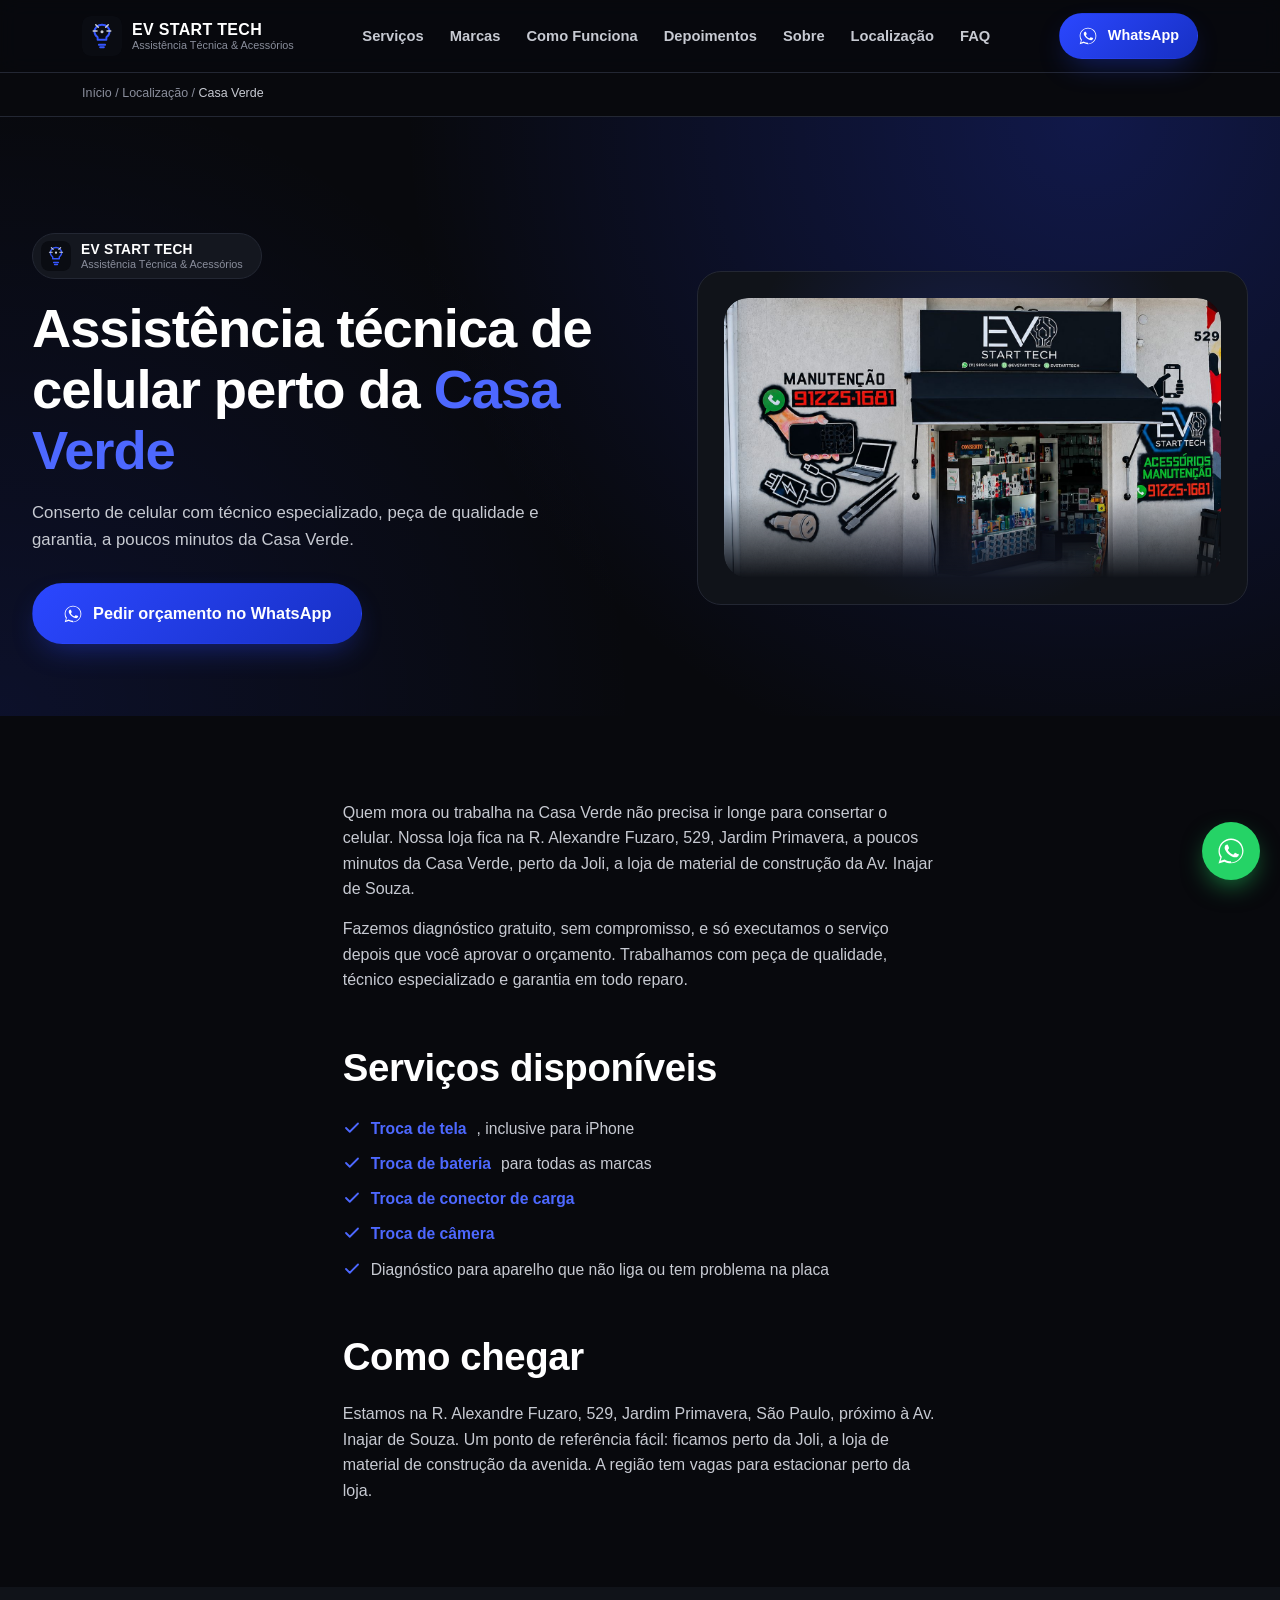
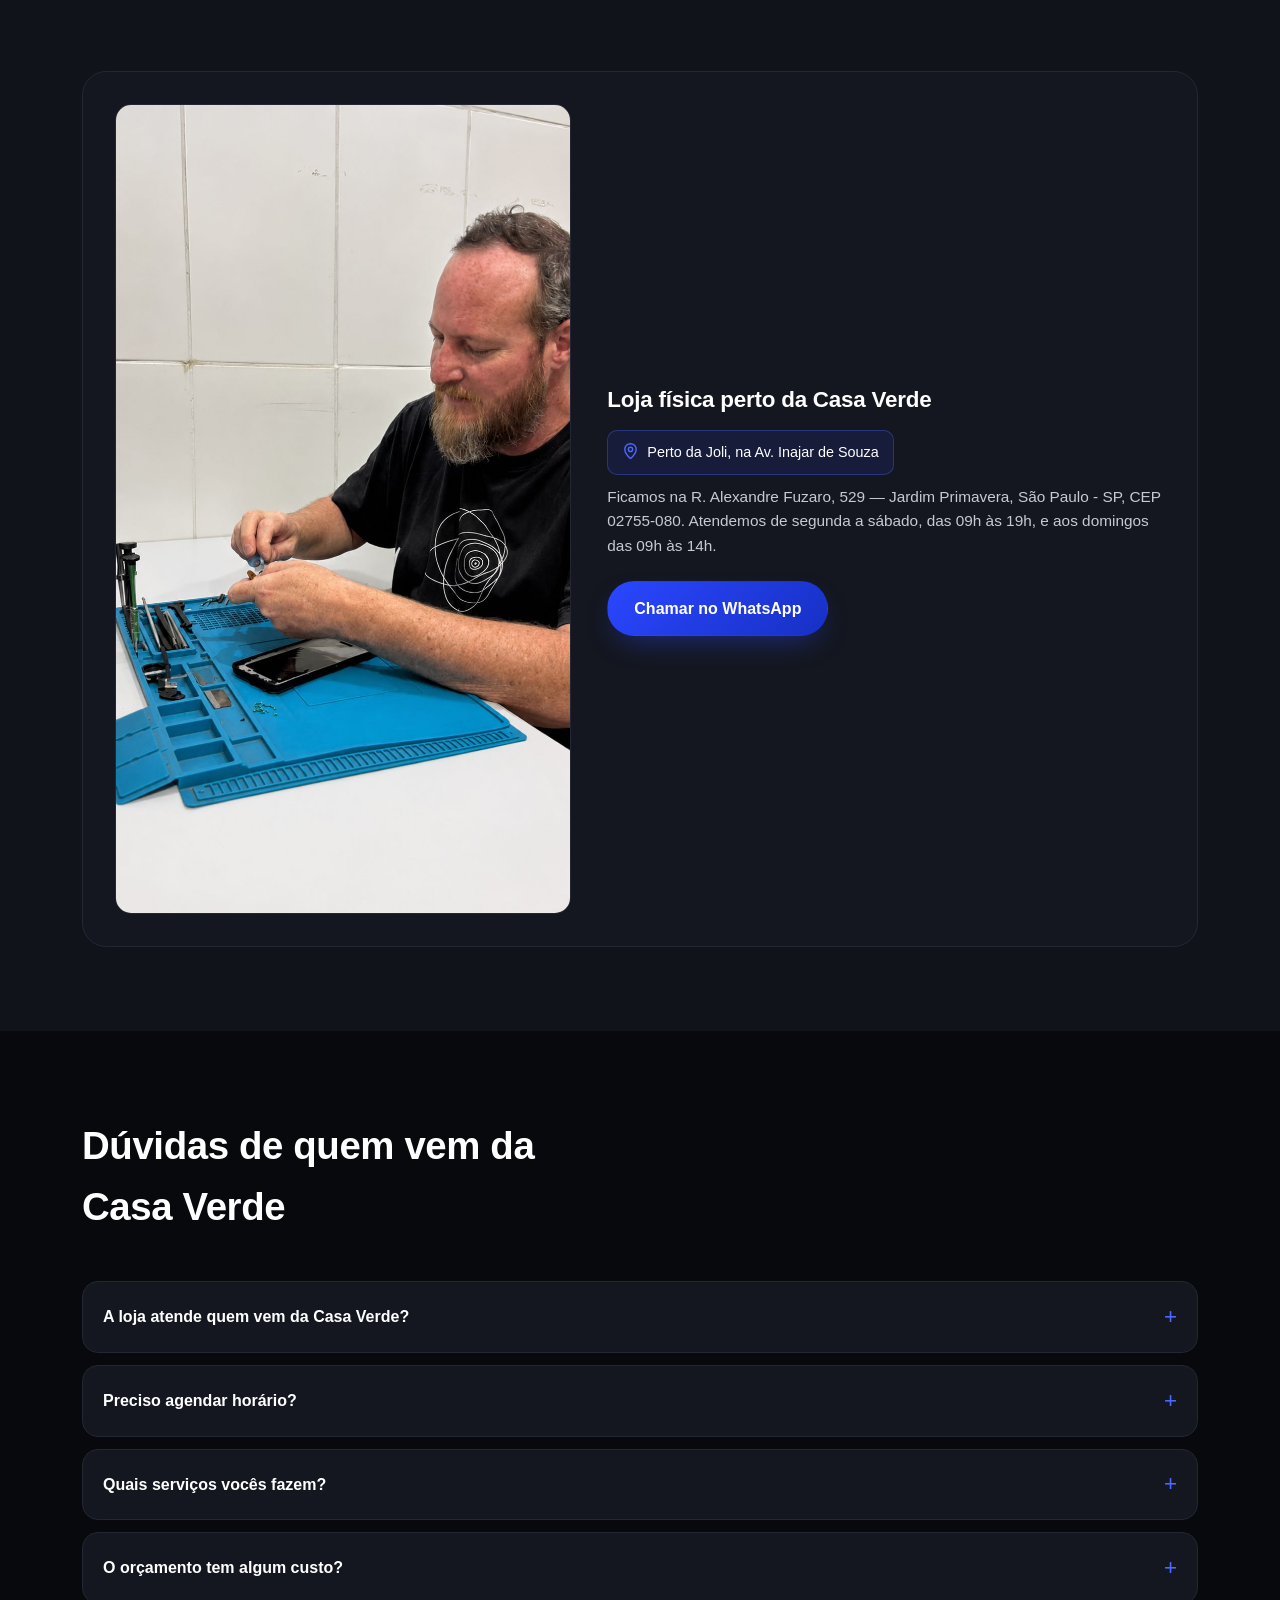
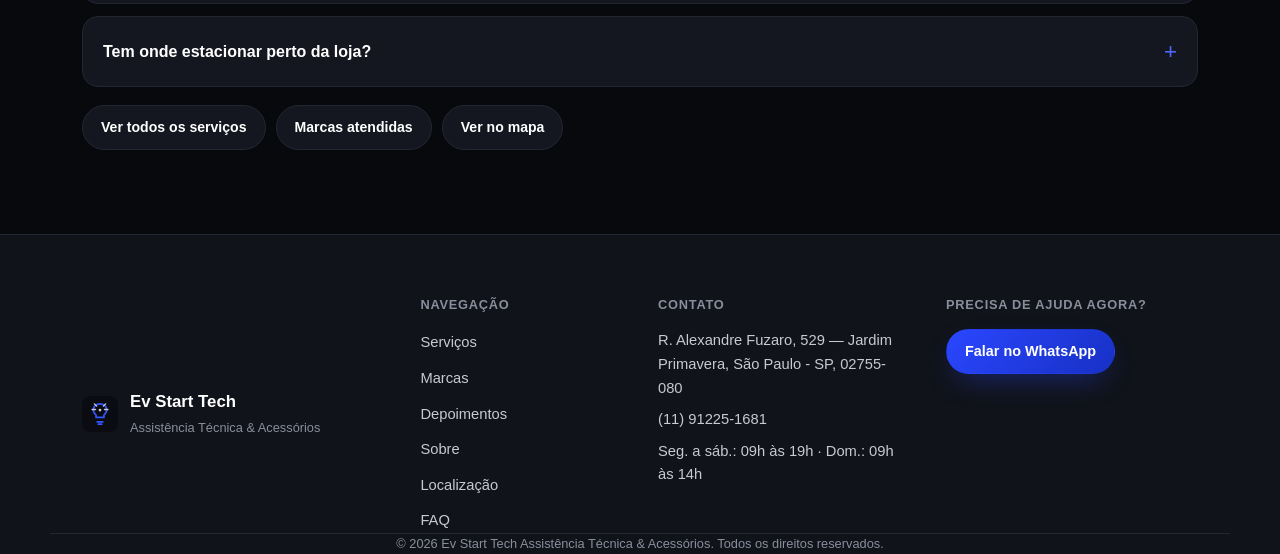
==== assistencia-tecnica-casa-verde.html @ a3e73bdf "Cria páginas de bairro Limão, Casa Verde, Vila Carbone e Vila Bancária Atualiza o dropdown de Locali" ====
<!DOCTYPE html>
<html lang="pt-BR">
<head>
<meta charset="UTF-8">
<meta name="viewport" content="width=device-width, initial-scale=1, viewport-fit=cover">
<title>Assistência Técnica de Celular na Casa Verde | Ev Start Tech</title>
<meta name="description" content="Assistência técnica de celular perto da Casa Verde, São Paulo. Troca de tela, bateria, câmera e mais, com técnico especializado, orçamento grátis pelo WhatsApp e garantia.">
<link rel="canonical" href="https://evstarttech.com.br/assistencia-tecnica-casa-verde.html">
<meta name="robots" content="index, follow">
<meta name="theme-color" content="#0a0c12">
<meta name="author" content="Ev Start Tech Assistência Técnica & Acessórios">

<!-- Open Graph -->
<meta property="og:type" content="website">
<meta property="og:site_name" content="Ev Start Tech Assistência Técnica & Acessórios">
<meta property="og:title" content="Assistência Técnica de Celular na Casa Verde | Ev Start Tech">
<meta property="og:description" content="Conserto de celular perto da Casa Verde, com técnico especializado, peça de qualidade e garantia. Orçamento grátis pelo WhatsApp.">
<meta property="og:image" content="https://evstarttech.com.br/assets/img/fachada-evstart-tech.jpg">
<meta property="og:url" content="https://evstarttech.com.br/assistencia-tecnica-casa-verde.html">
<meta property="og:locale" content="pt_BR">

<!-- Twitter -->
<meta name="twitter:card" content="summary_large_image">
<meta name="twitter:title" content="Assistência Técnica de Celular na Casa Verde | Ev Start Tech">
<meta name="twitter:description" content="Conserto de celular perto da Casa Verde, com técnico especializado, peça de qualidade e garantia. Orçamento grátis pelo WhatsApp.">
<meta name="twitter:image" content="https://evstarttech.com.br/assets/img/fachada-evstart-tech.jpg">

<link rel="icon" type="image/svg+xml" href="assets/img/favicon.svg">
<link rel="manifest" href="site.webmanifest">
<link rel="preload" href="css/style.css" as="style">
<link rel="stylesheet" href="css/style.css">

<script type="application/ld+json">
{
  "@context": "https://schema.org",
  "@type": "ElectronicsStore",
  "@id": "https://evstarttech.com.br/#negocio",
  "name": "Ev Start Tech Assistência Técnica & Acessórios",
  "image": "https://evstarttech.com.br/assets/img/fachada-evstart-tech.jpg",
  "url": "https://evstarttech.com.br/assistencia-tecnica-casa-verde.html",
  "telephone": "+5511912251681",
  "priceRange": "$$",
  "address": {
    "@type": "PostalAddress",
    "streetAddress": "R. Alexandre Fuzaro, 529 - Jardim Primavera",
    "addressLocality": "São Paulo",
    "addressRegion": "SP",
    "postalCode": "02755-080",
    "addressCountry": "BR"
  },
  "geo": {
    "@type": "GeoCoordinates",
    "latitude": -23.4889004,
    "longitude": -46.6825824
  },
  "areaServed": [
    {"@type": "Place", "name": "Casa Verde"},
    {"@type": "Place", "name": "Limão"},
    {"@type": "Place", "name": "Freguesia do Ó"},
    {"@type": "Place", "name": "Zona Norte de São Paulo"}
  ]
}
</script>
<script type="application/ld+json">
{
  "@context": "https://schema.org",
  "@type": "BreadcrumbList",
  "itemListElement": [
    {"@type": "ListItem", "position": 1, "name": "Início", "item": "https://evstarttech.com.br/"},
    {"@type": "ListItem", "position": 2, "name": "Localização", "item": "https://evstarttech.com.br/#localizacao"},
    {"@type": "ListItem", "position": 3, "name": "Casa Verde", "item": "https://evstarttech.com.br/assistencia-tecnica-casa-verde.html"}
  ]
}
</script>
<script type="application/ld+json">
{
  "@context": "https://schema.org",
  "@type": "FAQPage",
  "mainEntity": [
    {
      "@type": "Question",
      "name": "A loja atende quem vem da Casa Verde?",
      "acceptedAnswer": {"@type": "Answer", "text": "Sim. Ficamos na R. Alexandre Fuzaro, 529, Jardim Primavera, com fácil acesso para quem vem da Casa Verde, perto da Joli na Av. Inajar de Souza."}
    },
    {
      "@type": "Question",
      "name": "Preciso agendar horário?",
      "acceptedAnswer": {"@type": "Answer", "text": "Não é obrigatório. Você pode chamar no WhatsApp antes para confirmar a peça em estoque, ou simplesmente vir até a loja no nosso horário de atendimento."}
    },
    {
      "@type": "Question",
      "name": "Quais serviços vocês fazem?",
      "acceptedAnswer": {"@type": "Answer", "text": "Troca de tela, bateria, câmera, conector de carga e diagnóstico para aparelhos que não ligam, em praticamente todas as marcas."}
    },
    {
      "@type": "Question",
      "name": "O orçamento tem algum custo?",
      "acceptedAnswer": {"@type": "Answer", "text": "Não. O diagnóstico e o orçamento são gratuitos e sem compromisso. Você só decide depois de saber o valor exato do reparo."}
    },
    {
      "@type": "Question",
      "name": "Tem onde estacionar perto da loja?",
      "acceptedAnswer": {"@type": "Answer", "text": "Sim, a região tem vagas para estacionar perto da loja."}
    }
  ]
}
</script>
</head>
<body>

<a class="skip-link" href="#conteudo">Pular para o conteúdo</a>

<!-- HEADER -->
<header class="site-header" id="topo">
  <div class="container header-inner">
    <a href="index.html" class="brand" aria-label="Ev Start Tech - Início">
      <img src="assets/img/favicon.svg" alt="" width="40" height="40" class="brand-mark">
      <span class="brand-text">
        <strong>EV START TECH</strong>
        <small>Assistência Técnica &amp; Acessórios</small>
      </span>
    </a>

    <nav class="main-nav" id="main-nav" aria-label="Navegação principal">
      <ul>
        <li class="has-dropdown">
          <a href="index.html#servicos">Serviços</a>
          <ul class="dropdown">
            <li><a href="troca-de-tela-iphone.html">Troca de Tela de iPhone</a></li>
            <li><a href="troca-de-bateria.html">Troca de Bateria</a></li>
            <li><a href="troca-de-conector-de-carga.html">Troca de Conector de Carga</a></li>
            <li><a href="troca-de-camera.html">Troca de Câmera</a></li>
          </ul>
        </li>
        <li class="has-dropdown">
          <a href="index.html#marcas">Marcas</a>
          <ul class="dropdown">
            <li><a href="assistencia-tecnica-samsung.html">Assistência Samsung</a></li>
            <li><a href="assistencia-tecnica-motorola.html">Assistência Motorola</a></li>
          </ul>
        </li>
        <li><a href="index.html#como-funciona">Como Funciona</a></li>
        <li><a href="index.html#depoimentos">Depoimentos</a></li>
        <li><a href="index.html#sobre">Sobre</a></li>
        <li class="has-dropdown">
          <a href="index.html#localizacao">Localização</a>
          <ul class="dropdown">
            <li><a href="assistencia-tecnica-vila-palmeiras.html">Vila Palmeiras</a></li>
            <li><a href="assistencia-tecnica-limao.html">Limão</a></li>
            <li><a href="assistencia-tecnica-casa-verde.html">Casa Verde</a></li>
            <li><a href="assistencia-tecnica-vila-carbone.html">Vila Carbone</a></li>
            <li><a href="assistencia-tecnica-vila-bancaria.html">Vila Bancária</a></li>
          </ul>
        </li>
        <li><a href="index.html#faq">FAQ</a></li>
      </ul>
    </nav>

    <div class="header-actions">
      <a class="btn btn-primary btn-sm" href="https://wa.me/5511912251681?text=Ol%C3%A1!%20Sou%20da%20Casa%20Verde%20e%20gostaria%20de%20um%20or%C3%A7amento." target="_blank" rel="noopener" aria-label="Falar no WhatsApp">
        <svg class="icon" viewBox="0 0 24 24" aria-hidden="true"><path d="M17.5 14.4c-.3-.1-1.7-.8-1.9-.9-.3-.1-.5-.1-.6.1-.2.3-.7.9-.9 1.1-.2.2-.3.2-.6.1-.3-.1-1.2-.5-2.3-1.4-.9-.8-1.4-1.7-1.6-2-.2-.3 0-.5.1-.6.1-.1.3-.3.4-.5.1-.2.2-.3.3-.5.1-.2 0-.4 0-.5C10.3 9 9.8 7.8 9.6 7.3c-.2-.5-.4-.4-.6-.4h-.5c-.2 0-.5.1-.7.3-.2.3-.9.9-.9 2.2s1 2.6 1.1 2.7c.1.2 2 3 4.7 4.2.7.3 1.2.5 1.6.6.7.2 1.3.2 1.8.1.5-.1 1.7-.7 1.9-1.3.2-.7.2-1.2.2-1.3-.1-.1-.3-.2-.6-.3z"/><path d="M12 2C6.5 2 2 6.5 2 12c0 1.9.5 3.7 1.5 5.3L2 22l4.8-1.5c1.5.8 3.3 1.3 5.2 1.3 5.5 0 10-4.5 10-10S17.5 2 12 2zm0 18.2c-1.7 0-3.4-.5-4.8-1.3l-.3-.2-3.2 1 1-3.1-.2-.3C3.5 15 3 13.5 3 12c0-4.9 4-8.9 9-8.9s9 4 9 8.9-4 9.2-9 9.2z"/></svg>
        <span class="btn-label">WhatsApp</span>
      </a>
      <button class="nav-toggle" id="navToggle" aria-expanded="false" aria-controls="main-nav" aria-label="Abrir menu">
        <span></span><span></span><span></span>
      </button>
    </div>
  </div>
</header>

<!-- BREADCRUMB -->
<div class="breadcrumb-bar">
  <div class="container">
    <a href="index.html">Início</a>
    <span> / </span>
    <a href="index.html#localizacao">Localização</a>
    <span> / </span>
    <span>Casa Verde</span>
  </div>
</div>

<main id="conteudo">

  <!-- HERO -->
  <section class="hero page-hero">
    <div class="container hero-grid">
      <div class="hero-copy reveal">
        <div class="page-brand-tag">
          <img src="assets/img/favicon.svg" alt="">
          <span>
            <strong>EV START TECH</strong>
            <small>Assistência Técnica &amp; Acessórios</small>
          </span>
        </div>

        <h1>Assistência técnica de celular perto da <span class="text-accent">Casa Verde</span></h1>
        <p class="hero-sub">Conserto de celular com técnico especializado, peça de qualidade e garantia, a poucos minutos da Casa Verde.</p>

        <div class="hero-ctas">
          <a class="btn btn-primary btn-lg" href="https://wa.me/5511912251681?text=Ol%C3%A1!%20Sou%20da%20Casa%20Verde%20e%20gostaria%20de%20um%20or%C3%A7amento." target="_blank" rel="noopener">
            <svg class="icon" viewBox="0 0 24 24" aria-hidden="true"><path d="M17.5 14.4c-.3-.1-1.7-.8-1.9-.9-.3-.1-.5-.1-.6.1-.2.3-.7.9-.9 1.1-.2.2-.3.2-.6.1-.3-.1-1.2-.5-2.3-1.4-.9-.8-1.4-1.7-1.6-2-.2-.3 0-.5.1-.6.1-.1.3-.3.4-.5.1-.2.2-.3.3-.5.1-.2 0-.4 0-.5C10.3 9 9.8 7.8 9.6 7.3c-.2-.5-.4-.4-.6-.4h-.5c-.2 0-.5.1-.7.3-.2.3-.9.9-.9 2.2s1 2.6 1.1 2.7c.1.2 2 3 4.7 4.2.7.3 1.2.5 1.6.6.7.2 1.3.2 1.8.1.5-.1 1.7-.7 1.9-1.3.2-.7.2-1.2.2-1.3-.1-.1-.3-.2-.6-.3z"/><path d="M12 2C6.5 2 2 6.5 2 12c0 1.9.5 3.7 1.5 5.3L2 22l4.8-1.5c1.5.8 3.3 1.3 5.2 1.3 5.5 0 10-4.5 10-10S17.5 2 12 2zm0 18.2c-1.7 0-3.4-.5-4.8-1.3l-.3-.2-3.2 1 1-3.1-.2-.3C3.5 15 3 13.5 3 12c0-4.9 4-8.9 9-8.9s9 4 9 8.9-4 9.2-9 9.2z"/></svg>
            Pedir orçamento no WhatsApp
          </a>
        </div>
      </div>

      <div class="hero-media reveal">
        <div class="page-hero-media">
          <img src="assets/img/fachada-evstart-tech.jpg" alt="Fachada da loja Ev Start Tech, perto da Casa Verde" width="1400" height="788" loading="eager" fetchpriority="high">
        </div>
      </div>
    </div>
  </section>

  <!-- CONTEÚDO -->
  <section class="section" id="sobre-o-servico">
    <div class="container prose reveal">
      <p>Quem mora ou trabalha na Casa Verde não precisa ir longe para consertar o celular. Nossa loja fica na R. Alexandre Fuzaro, 529, Jardim Primavera, a poucos minutos da Casa Verde, perto da Joli, a loja de material de construção da Av. Inajar de Souza.</p>
      <p>Fazemos diagnóstico gratuito, sem compromisso, e só executamos o serviço depois que você aprovar o orçamento. Trabalhamos com peça de qualidade, técnico especializado e garantia em todo reparo.</p>

      <h2>Serviços disponíveis</h2>
      <ul class="check-list">
        <li>
          <svg viewBox="0 0 24 24" fill="none" stroke="currentColor" stroke-width="2.4" stroke-linecap="round" stroke-linejoin="round" aria-hidden="true"><path d="M20 6L9 17l-5-5"/></svg>
          <a href="troca-de-tela-iphone.html">Troca de tela</a>, inclusive para iPhone
        </li>
        <li>
          <svg viewBox="0 0 24 24" fill="none" stroke="currentColor" stroke-width="2.4" stroke-linecap="round" stroke-linejoin="round" aria-hidden="true"><path d="M20 6L9 17l-5-5"/></svg>
          <a href="troca-de-bateria.html">Troca de bateria</a> para todas as marcas
        </li>
        <li>
          <svg viewBox="0 0 24 24" fill="none" stroke="currentColor" stroke-width="2.4" stroke-linecap="round" stroke-linejoin="round" aria-hidden="true"><path d="M20 6L9 17l-5-5"/></svg>
          <a href="troca-de-conector-de-carga.html">Troca de conector de carga</a>
        </li>
        <li>
          <svg viewBox="0 0 24 24" fill="none" stroke="currentColor" stroke-width="2.4" stroke-linecap="round" stroke-linejoin="round" aria-hidden="true"><path d="M20 6L9 17l-5-5"/></svg>
          <a href="troca-de-camera.html">Troca de câmera</a>
        </li>
        <li>
          <svg viewBox="0 0 24 24" fill="none" stroke="currentColor" stroke-width="2.4" stroke-linecap="round" stroke-linejoin="round" aria-hidden="true"><path d="M20 6L9 17l-5-5"/></svg>
          Diagnóstico para aparelho que não liga ou tem problema na placa
        </li>
      </ul>

      <h2>Como chegar</h2>
      <p>Estamos na R. Alexandre Fuzaro, 529, Jardim Primavera, São Paulo, próximo à Av. Inajar de Souza. Um ponto de referência fácil: ficamos perto da Joli, a loja de material de construção da avenida. A região tem vagas para estacionar perto da loja.</p>
    </div>
  </section>

  <!-- LOJA -->
  <section class="section section-alt" id="a-loja">
    <div class="container reveal">
      <div class="store-block">
        <img src="assets/img/sobre-dono-1.jpg" alt="Técnico da Ev Start Tech reparando um celular na bancada" width="900" height="1599" loading="lazy" decoding="async">
        <div>
          <h2>Loja física perto da Casa Verde</h2>
          <div class="store-landmark">
            <svg viewBox="0 0 24 24" fill="none" stroke="currentColor" stroke-width="2" stroke-linecap="round" stroke-linejoin="round" aria-hidden="true"><path d="M12 22s8-7.5 8-13a8 8 0 1 0-16 0c0 5.5 8 13 8 13z"/><circle cx="12" cy="9" r="3"/></svg>
            Perto da Joli, na Av. Inajar de Souza
          </div>
          <p>Ficamos na R. Alexandre Fuzaro, 529 — Jardim Primavera, São Paulo - SP, CEP 02755-080. Atendemos de segunda a sábado, das 09h às 19h, e aos domingos das 09h às 14h.</p>
          <a class="btn btn-primary" href="https://wa.me/5511912251681?text=Ol%C3%A1!%20Sou%20da%20Casa%20Verde%20e%20quero%20saber%20como%20chegar%20na%20loja." target="_blank" rel="noopener">Chamar no WhatsApp</a>
        </div>
      </div>
    </div>
  </section>

  <!-- FAQ -->
  <section class="section" id="faq">
    <div class="container">
      <header class="section-head reveal">
        <h2>Dúvidas de quem vem da Casa Verde</h2>
      </header>

      <div class="faq-list reveal">
        <details class="faq-item">
          <summary>A loja atende quem vem da Casa Verde?</summary>
          <p>Sim. Ficamos na R. Alexandre Fuzaro, 529, Jardim Primavera, com fácil acesso para quem vem da Casa Verde, perto da Joli na Av. Inajar de Souza.</p>
        </details>
        <details class="faq-item">
          <summary>Preciso agendar horário?</summary>
          <p>Não é obrigatório. Você pode chamar no WhatsApp antes para confirmar a peça em estoque, ou simplesmente vir até a loja no nosso horário de atendimento.</p>
        </details>
        <details class="faq-item">
          <summary>Quais serviços vocês fazem?</summary>
          <p>Troca de tela, bateria, câmera, conector de carga e diagnóstico para aparelhos que não ligam, em praticamente todas as marcas.</p>
        </details>
        <details class="faq-item">
          <summary>O orçamento tem algum custo?</summary>
          <p>Não. O diagnóstico e o orçamento são gratuitos e sem compromisso. Você só decide depois de saber o valor exato do reparo.</p>
        </details>
        <details class="faq-item">
          <summary>Tem onde estacionar perto da loja?</summary>
          <p>Sim, a região tem vagas para estacionar perto da loja.</p>
        </details>
      </div>

      <p class="related-links">
        <a href="index.html#servicos">Ver todos os serviços</a>
        <a href="index.html#marcas">Marcas atendidas</a>
        <a href="index.html#localizacao">Ver no mapa</a>
      </p>
    </div>
  </section>

</main>

<!-- RODAPÉ -->
<footer class="site-footer">
  <div class="container footer-grid">
    <div class="footer-brand">
      <img src="assets/img/favicon.svg" alt="" width="36" height="36">
      <div>
        <strong>Ev Start Tech</strong>
        <p>Assistência Técnica &amp; Acessórios</p>
      </div>
    </div>

    <nav aria-label="Links do rodapé">
      <h3>Navegação</h3>
      <ul>
        <li><a href="index.html#servicos">Serviços</a></li>
        <li><a href="index.html#marcas">Marcas</a></li>
        <li><a href="index.html#depoimentos">Depoimentos</a></li>
        <li><a href="index.html#sobre">Sobre</a></li>
        <li><a href="index.html#localizacao">Localização</a></li>
        <li><a href="index.html#faq">FAQ</a></li>
      </ul>
    </nav>

    <div class="footer-contact">
      <h3>Contato</h3>
      <p>R. Alexandre Fuzaro, 529 — Jardim Primavera, São Paulo - SP, 02755-080</p>
      <p><a href="tel:+5511912251681">(11) 91225-1681</a></p>
      <p>Seg. a sáb.: 09h às 19h · Dom.: 09h às 14h</p>
    </div>

    <div class="footer-cta">
      <h3>Precisa de ajuda agora?</h3>
      <a class="btn btn-primary btn-sm" href="https://wa.me/5511912251681?text=Ol%C3%A1!%20Vim%20pelo%20site%20e%20gostaria%20de%20um%20or%C3%A7amento." target="_blank" rel="noopener">Falar no WhatsApp</a>
    </div>
  </div>

  <div class="container footer-bottom">
    <p>© <span id="year"></span> Ev Start Tech Assistência Técnica &amp; Acessórios. Todos os direitos reservados.</p>
  </div>
</footer>

<!-- BOTÕES FLUTUANTES -->
<a class="whatsapp-float" href="https://wa.me/5511912251681?text=Ol%C3%A1!%20Vim%20pelo%20site%20e%20gostaria%20de%20um%20or%C3%A7amento." target="_blank" rel="noopener" aria-label="Falar no WhatsApp">
  <svg viewBox="0 0 24 24" aria-hidden="true"><path d="M17.5 14.4c-.3-.1-1.7-.8-1.9-.9-.3-.1-.5-.1-.6.1-.2.3-.7.9-.9 1.1-.2.2-.3.2-.6.1-.3-.1-1.2-.5-2.3-1.4-.9-.8-1.4-1.7-1.6-2-.2-.3 0-.5.1-.6.1-.1.3-.3.4-.5.1-.2.2-.3.3-.5.1-.2 0-.4 0-.5C10.3 9 9.8 7.8 9.6 7.3c-.2-.5-.4-.4-.6-.4h-.5c-.2 0-.5.1-.7.3-.2.3-.9.9-.9 2.2s1 2.6 1.1 2.7c.1.2 2 3 4.7 4.2.7.3 1.2.5 1.6.6.7.2 1.3.2 1.8.1.5-.1 1.7-.7 1.9-1.3.2-.7.2-1.2.2-1.3-.1-.1-.3-.2-.6-.3z"/><path d="M12 2C6.5 2 2 6.5 2 12c0 1.9.5 3.7 1.5 5.3L2 22l4.8-1.5c1.5.8 3.3 1.3 5.2 1.3 5.5 0 10-4.5 10-10S17.5 2 12 2zm0 18.2c-1.7 0-3.4-.5-4.8-1.3l-.3-.2-3.2 1 1-3.1-.2-.3C3.5 15 3 13.5 3 12c0-4.9 4-8.9 9-8.9s9 4 9 8.9-4 9.2-9 9.2z"/></svg>
</a>

<button class="back-to-top" id="backToTop" aria-label="Voltar ao topo">
  <svg viewBox="0 0 24 24" aria-hidden="true"><path d="M12 19V5M5 12l7-7 7 7" fill="none" stroke="currentColor" stroke-width="2.2" stroke-linecap="round" stroke-linejoin="round"/></svg>
</button>

<script src="js/script.js" defer></script>
</body>
</html>
---- css/style.css ----
/* =========================================================
   Ev Start Tech — Landing Page
   Paleta: Preto / Azul Royal / Branco / Prata
   ========================================================= */

:root {
  --black: #08090d;
  --black-soft: #101319;
  --panel: #14171f;
  --royal: #2b47ff;
  --royal-dark: #1730c4;
  --royal-glow: #4d68ff;
  --white: #ffffff;
  --silver: #c7cad2;
  --silver-dim: #8a8e9c;
  --line: #232733;
  --amber: #ffb020;

  --radius-sm: 10px;
  --radius-md: 16px;
  --radius-lg: 24px;
  --shadow-lg: 0 20px 50px -20px rgba(0, 0, 0, 0.6);
  --shadow-royal: 0 12px 30px -10px rgba(43, 71, 255, 0.45);

  --font: -apple-system, BlinkMacSystemFont, "Segoe UI", Roboto, "Helvetica Neue", Arial, sans-serif;

  --container: 1180px;
}

/* ---------- Reset ---------- */
*, *::before, *::after { box-sizing: border-box; }
html { scroll-behavior: smooth; }
body {
  margin: 0;
  font-family: var(--font);
  background: var(--black);
  color: var(--silver);
  line-height: 1.6;
  -webkit-font-smoothing: antialiased;
}
img { max-width: 100%; display: block; }
a { color: inherit; text-decoration: none; }
ul, ol { margin: 0; padding: 0; list-style: none; }
h1, h2, h3, p { margin: 0; }
button { font: inherit; cursor: pointer; }
svg.icon { width: 20px; height: 20px; fill: currentColor; flex-shrink: 0; }
body.cart-open { overflow: hidden; }

.visually-hidden {
  position: absolute;
  width: 1px; height: 1px;
  padding: 0; margin: -1px;
  overflow: hidden;
  clip: rect(0, 0, 0, 0);
  white-space: nowrap;
  border: 0;
}

@media (prefers-reduced-motion: reduce) {
  html { scroll-behavior: auto; }
  *, *::before, *::after { animation-duration: 0.01ms !important; animation-iteration-count: 1 !important; transition-duration: 0.01ms !important; }
}

.container {
  width: 100%;
  max-width: var(--container);
  margin: 0 auto;
  padding: 0 20px;
}

.skip-link {
  position: absolute;
  left: -999px;
  top: 0;
  background: var(--royal);
  color: var(--white);
  padding: 12px 18px;
  border-radius: 0 0 8px 0;
  z-index: 999;
}
.skip-link:focus {
  left: 0;
}

/* ---------- Typography ---------- */
h1 {
  font-size: clamp(2rem, 4.4vw + 1rem, 3.4rem);
  color: var(--white);
  line-height: 1.12;
  font-weight: 800;
  letter-spacing: -0.02em;
}
h2 {
  font-size: clamp(1.6rem, 2.6vw + 1rem, 2.4rem);
  color: var(--white);
  font-weight: 800;
  letter-spacing: -0.01em;
}
h3 {
  color: var(--white);
  font-size: 1.1rem;
  font-weight: 700;
}
.text-accent { color: var(--royal-glow); }

/* ---------- Buttons ---------- */
.btn {
  display: inline-flex;
  align-items: center;
  justify-content: center;
  gap: 10px;
  border-radius: 999px;
  font-weight: 700;
  padding: 14px 26px;
  border: 1px solid transparent;
  transition: transform 0.2s ease, box-shadow 0.2s ease, background 0.2s ease, border-color 0.2s ease;
  white-space: nowrap;
}
.btn-primary {
  background: linear-gradient(135deg, var(--royal), var(--royal-dark));
  color: var(--white);
  box-shadow: var(--shadow-royal);
}
.btn-primary:hover {
  transform: translateY(-2px);
  box-shadow: 0 16px 34px -10px rgba(43, 71, 255, 0.6);
}
.btn-ghost {
  background: transparent;
  color: var(--white);
  border-color: var(--line);
}
.btn-ghost:hover {
  border-color: var(--royal-glow);
  color: var(--royal-glow);
  transform: translateY(-2px);
}
.btn-lg { padding: 16px 30px; font-size: 1.02rem; }
.btn-sm { padding: 10px 18px; font-size: 0.9rem; }

/* ---------- Header ---------- */
.site-header {
  position: fixed;
  inset: 0 0 auto 0;
  z-index: 100;
  background: rgba(8, 9, 13, 0.85);
  backdrop-filter: saturate(150%) blur(10px);
  border-bottom: 1px solid var(--line);
}
.header-inner {
  display: flex;
  align-items: center;
  justify-content: space-between;
  height: 72px;
  gap: 16px;
}
.brand {
  display: flex;
  align-items: center;
  gap: 10px;
  flex-shrink: 0;
}
.brand-mark { border-radius: 8px; }
.brand-text { display: flex; flex-direction: column; line-height: 1.15; }
.brand-text strong { color: var(--white); font-size: 1rem; letter-spacing: 0.02em; }
.brand-text small { color: var(--silver-dim); font-size: 0.68rem; }

.main-nav ul {
  display: flex;
  gap: 26px;
}
.main-nav a {
  font-size: 0.92rem;
  font-weight: 600;
  color: var(--silver);
  position: relative;
  padding: 6px 0;
  transition: color 0.2s ease;
}
.main-nav a:hover { color: var(--white); }
.main-nav a::after {
  content: "";
  position: absolute;
  left: 0; right: 100%; bottom: -2px;
  height: 2px;
  background: var(--royal-glow);
  transition: right 0.25s ease;
}
.main-nav a:hover::after { right: 0; }

/* ---------- Dropdown do menu (páginas de serviço dedicadas) ---------- */
.has-dropdown { position: relative; }
.main-nav .dropdown {
  display: none;
  flex-direction: column;
  position: absolute;
  top: 100%;
  left: 0;
  min-width: 240px;
  background: var(--panel);
  border: 1px solid var(--line);
  border-radius: var(--radius-sm);
  padding: 8px;
  box-shadow: var(--shadow-lg);
  z-index: 50;
}
.main-nav .has-dropdown:hover .dropdown,
.main-nav .has-dropdown:focus-within .dropdown {
  display: flex;
}
.main-nav .dropdown li a {
  display: block;
  padding: 10px 12px;
  border-radius: 8px;
  font-size: 0.88rem;
  white-space: nowrap;
}
.main-nav .dropdown li a:hover { background: rgba(77, 104, 255, 0.14); color: var(--white); }
.main-nav .dropdown li a::after { display: none; }

.header-actions { display: flex; align-items: center; gap: 12px; }

.nav-toggle {
  display: none;
  flex-direction: column;
  justify-content: center;
  gap: 5px;
  width: 40px;
  height: 40px;
  background: transparent;
  border: 1px solid var(--line);
  border-radius: 8px;
}
.nav-toggle span {
  display: block;
  height: 2px;
  width: 18px;
  margin: 0 auto;
  background: var(--white);
  transition: transform 0.25s ease, opacity 0.25s ease;
}
.nav-toggle[aria-expanded="true"] span:nth-child(1) { transform: translateY(7px) rotate(45deg); }
.nav-toggle[aria-expanded="true"] span:nth-child(2) { opacity: 0; }
.nav-toggle[aria-expanded="true"] span:nth-child(3) { transform: translateY(-7px) rotate(-45deg); }

.breadcrumb-bar {
  margin-top: 72px;
  padding-top: 12px;
  padding-bottom: 12px;
  font-size: 0.78rem;
  color: var(--silver-dim);
  border-bottom: 1px solid var(--line);
}
.breadcrumb-bar span:last-child { color: var(--silver); }
.breadcrumb-bar a:hover { color: var(--royal-glow); }

/* ---------- Hero ---------- */
.hero {
  padding: 136px 0 80px;
  background:
    radial-gradient(circle at 85% 0%, rgba(43, 71, 255, 0.25), transparent 55%),
    radial-gradient(circle at 0% 100%, rgba(43, 71, 255, 0.12), transparent 45%),
    var(--black);
}
.hero-grid {
  display: grid;
  grid-template-columns: 1fr;
  gap: 40px;
  align-items: center;
}
.hero-announcement {
  display: inline-flex;
  align-items: center;
  gap: 10px;
  background: var(--panel);
  border: 1px solid var(--line);
  color: var(--silver);
  font-size: 0.85rem;
  font-weight: 600;
  padding: 6px 16px 6px 6px;
  border-radius: 999px;
  margin-bottom: 22px;
  transition: border-color 0.2s ease, transform 0.2s ease, color 0.2s ease;
}
.hero-announcement:hover { border-color: var(--royal-glow); color: var(--white); transform: translateY(-2px); }
.hero-announcement-badge {
  background: linear-gradient(135deg, var(--royal), var(--royal-dark));
  color: var(--white);
  font-size: 0.68rem;
  font-weight: 800;
  text-transform: uppercase;
  letter-spacing: 0.04em;
  padding: 5px 12px;
  border-radius: 999px;
}
.hero-announcement svg { width: 16px; height: 16px; color: var(--royal-glow); }

.hero-sub {
  margin-top: 18px;
  font-size: 1.05rem;
  max-width: 56ch;
}
.hero-ctas {
  display: flex;
  flex-wrap: wrap;
  gap: 14px;
  margin-top: 30px;
}
.hero-media-inner { position: relative; width: 100%; }
.hero-media img {
  border-radius: var(--radius-lg);
  width: 100%;
  height: auto;
  aspect-ratio: 1400 / 788;
  object-fit: cover;
  -webkit-mask-image: linear-gradient(to bottom, black 70%, transparent 100%);
  mask-image: linear-gradient(to bottom, black 70%, transparent 100%);
}
.hero-media-badge {
  position: absolute;
  left: 16px;
  bottom: -18px;
  background: linear-gradient(135deg, var(--royal), var(--royal-dark));
  color: var(--white);
  padding: 14px 18px;
  border-radius: var(--radius-md);
  box-shadow: var(--shadow-royal);
  display: flex;
  flex-direction: column;
  line-height: 1.1;
}
.hero-media-badge strong { font-size: 1.3rem; }
.hero-media-badge span { font-size: 0.72rem; opacity: 0.9; }

/* ---------- Páginas de serviço ---------- */
.page-hero { padding: 116px 0 72px; }
.page-hero .hero-sub { max-width: 60ch; }

/* Selo da loja no topo do hero */
.page-brand-tag {
  display: inline-flex;
  align-items: center;
  gap: 10px;
  background: var(--panel);
  border: 1px solid var(--line);
  border-radius: 999px;
  padding: 7px 18px 7px 8px;
  margin-bottom: 20px;
}
.page-brand-tag img { width: 30px; height: 30px; border-radius: 8px; }
.page-brand-tag span { display: flex; flex-direction: column; line-height: 1.15; }
.page-brand-tag strong { color: var(--white); font-size: 0.86rem; letter-spacing: 0.02em; }
.page-brand-tag small { color: var(--silver-dim); font-size: 0.68rem; }

/* Imagem do hero das páginas de serviço */
.page-hero-media {
  position: relative;
  background: radial-gradient(circle at 50% 35%, rgba(43, 71, 255, 0.22), transparent 65%), var(--black-soft);
  border: 1px solid var(--line);
  border-radius: var(--radius-lg);
  padding: 26px;
  display: flex;
  align-items: center;
  justify-content: center;
  min-height: 0;
}
.page-hero-media img { width: 100%; height: auto; object-fit: contain; }
.page-hero-media .hero-media-badge { left: auto; right: 16px; }

/* ---------- Seletor de modelo ---------- */
.model-picker {
  background: var(--panel);
  border: 1px solid var(--line);
  border-radius: var(--radius-md);
  padding: 22px;
  margin-top: 34px;
  max-width: 540px;
}
.model-picker h2 {
  font-size: 1.05rem;
  font-weight: 700;
  margin-bottom: 4px;
}
.model-picker p { font-size: 0.88rem; color: var(--silver-dim); margin-bottom: 16px; }
.model-picker-form { display: flex; flex-direction: column; gap: 12px; }
.model-picker-form .btn { justify-content: center; }

/* ---------- Fotos do serviço ---------- */
.service-photos {
  display: grid;
  grid-template-columns: repeat(2, 1fr);
  gap: 16px;
  margin-top: 24px;
}
.service-photos figure { margin: 0; }
.service-photos img {
  width: 100%;
  height: 100%;
  aspect-ratio: 4 / 3;
  object-fit: cover;
  border-radius: var(--radius-md);
  border: 1px solid var(--line);
  transition: transform 0.25s ease, border-color 0.25s ease;
}
.service-photos img:hover { transform: translateY(-4px); border-color: rgba(77, 104, 255, 0.5); }
.service-photos figcaption {
  margin-top: 8px;
  font-size: 0.82rem;
  color: var(--silver-dim);
}

/* ---------- Bloco da loja ---------- */
.store-block {
  display: grid;
  grid-template-columns: 1fr;
  gap: 28px;
  align-items: center;
  background: var(--panel);
  border: 1px solid var(--line);
  border-radius: var(--radius-lg);
  padding: 26px;
}
.store-block img {
  width: 100%;
  height: auto;
  border-radius: var(--radius-md);
  border: 1px solid var(--line);
}
.store-block h2 { font-size: 1.4rem; margin-bottom: 12px; }
.store-block p { font-size: 0.96rem; margin-bottom: 10px; }
.store-block .btn { margin-top: 12px; }
.store-landmark {
  display: inline-flex;
  align-items: flex-start;
  gap: 8px;
  background: rgba(43, 71, 255, 0.12);
  border: 1px solid rgba(77, 104, 255, 0.35);
  border-radius: var(--radius-sm);
  padding: 10px 14px;
  font-size: 0.9rem;
  color: var(--white);
  margin-bottom: 10px;
}
.store-landmark svg { width: 17px; height: 17px; flex-shrink: 0; margin-top: 2px; color: var(--royal-glow); }

/* ---------- Conteúdo de página de serviço ---------- */
.prose { max-width: 74ch; }
.prose h2 { margin-top: 44px; margin-bottom: 14px; }
.prose h2:first-child { margin-top: 0; }
.prose p { margin-top: 14px; font-size: 1rem; }
.prose p:first-child { margin-top: 0; }

.check-list { display: grid; gap: 10px; margin-top: 18px; }
.check-list li {
  display: flex;
  align-items: flex-start;
  gap: 10px;
  font-size: 0.98rem;
  color: var(--silver);
}
.check-list svg {
  width: 18px; height: 18px;
  flex-shrink: 0;
  margin-top: 3px;
  color: var(--royal-glow);
}
.check-list a { color: var(--royal-glow); font-weight: 700; }
.check-list a:hover { color: var(--white); }

.model-tags { display: flex; flex-wrap: wrap; gap: 8px; margin-top: 18px; }
.model-tags span {
  background: var(--panel);
  border: 1px solid var(--line);
  color: var(--silver);
  font-size: 0.85rem;
  font-weight: 600;
  padding: 7px 14px;
  border-radius: 999px;
}

.related-links { display: flex; flex-wrap: wrap; gap: 10px; margin-top: 18px; }
.related-links a {
  background: var(--panel);
  border: 1px solid var(--line);
  color: var(--white);
  font-size: 0.88rem;
  font-weight: 600;
  padding: 10px 18px;
  border-radius: 999px;
  transition: border-color 0.2s ease, color 0.2s ease, transform 0.2s ease;
}
.related-links a:hover { border-color: var(--royal-glow); color: var(--royal-glow); transform: translateY(-2px); }

/* ---------- Sections ---------- */
.section { padding: 84px 0; }
.section-alt { background: var(--black-soft); }
.section-head { max-width: 62ch; margin-bottom: 44px; }
.section-sub { margin-top: 12px; font-size: 1.02rem; }
.section-note { margin-top: 30px; font-size: 0.92rem; color: var(--silver-dim); }
.section-note a { color: var(--royal-glow); font-weight: 600; }

/* ---------- Grid & cards ---------- */
.grid { display: grid; gap: 20px; }
.grid-4 { grid-template-columns: repeat(2, 1fr); }
.grid-3 { grid-template-columns: 1fr; }

.card {
  background: var(--panel);
  border: 1px solid var(--line);
  border-radius: var(--radius-md);
  padding: 18px 16px;
  transition: transform 0.25s ease, border-color 0.25s ease, box-shadow 0.25s ease;
}
.card:hover {
  transform: translateY(-4px);
  border-color: rgba(77, 104, 255, 0.5);
  box-shadow: var(--shadow-royal);
}
.card-icon {
  width: 40px; height: 40px;
  display: flex; align-items: center; justify-content: center;
  border-radius: 12px;
  background: rgba(43, 71, 255, 0.14);
  color: var(--royal-glow);
  margin-bottom: 10px;
}
.card-icon svg { width: 20px; height: 20px; }
.card h3 { margin-bottom: 0; font-size: 0.92rem; }
.card-cta {
  display: flex;
  align-items: center;
  justify-content: center;
  gap: 6px;
  margin-top: 12px;
  width: 100%;
  padding: 9px 10px;
  border: none;
  border-radius: 999px;
  background: #25d366;
  color: var(--white);
  font-family: inherit;
  font-size: 0.78rem;
  font-weight: 700;
  line-height: 1.2;
  appearance: none;
  -webkit-appearance: none;
  cursor: pointer;
  box-shadow: 0 8px 18px -6px rgba(37, 211, 102, 0.55);
  transition: transform 0.2s ease, box-shadow 0.2s ease, filter 0.2s ease;
}
.card-cta svg { width: 15px; height: 15px; fill: currentColor; flex-shrink: 0; }
.card-cta:hover { transform: translateY(-2px); filter: brightness(1.08); box-shadow: 0 10px 22px -6px rgba(37, 211, 102, 0.7); }
.card-cta:focus-visible { outline: 2px solid var(--white); outline-offset: 2px; }

/* ---------- Outros serviços ---------- */
.other-services-form {
  display: flex;
  flex-direction: column;
  flex: 1;
  gap: 10px;
  margin-top: 10px;
}
.other-services-form select { font-size: 0.85rem; padding: 10px 12px; }

/* ---------- Brand cards ---------- */
.brand-card {
  background: var(--panel);
  border: 1px solid var(--line);
  border-radius: var(--radius-md);
  padding: 16px;
  display: flex;
  flex-direction: column;
  transition: transform 0.25s ease, border-color 0.25s ease, box-shadow 0.25s ease;
}
.brand-card:hover {
  transform: translateY(-4px);
  border-color: rgba(77, 104, 255, 0.5);
  box-shadow: var(--shadow-royal);
}
.brand-card-media {
  border-radius: var(--radius-sm);
  background: radial-gradient(circle at 50% 40%, rgba(43, 71, 255, 0.18), transparent 65%), var(--black-soft);
  aspect-ratio: 4 / 3;
  min-height: 0;
  min-width: 0;
  display: flex;
  align-items: center;
  justify-content: center;
  padding: 14px;
  margin-bottom: 12px;
  overflow: hidden;
}
.brand-card-media img { width: 100%; height: 100%; min-height: 0; min-width: 0; object-fit: contain; }
.brand-card h3 { font-size: 1rem; margin-bottom: 0; }
.brand-card-more {
  display: inline-flex;
  align-items: center;
  gap: 4px;
  margin-top: 6px;
  color: var(--royal-glow);
  font-size: 0.78rem;
  font-weight: 700;
}
.brand-card-more span { transition: transform 0.2s ease; }
.brand-card-more:hover span { transform: translateX(3px); }
.brand-card-more:hover { color: var(--white); }
.brand-card .card-cta { margin-top: auto; padding-top: 14px; }
.other-services-form .card-cta { margin-top: auto; }

/* ---------- Features ---------- */
/* ---------- Steps ---------- */
.steps {
  display: grid;
  grid-template-columns: 1fr;
  gap: 24px;
  counter-reset: step;
}
.step {
  position: relative;
  background: var(--panel);
  border: 1px solid var(--line);
  border-radius: var(--radius-md);
  padding: 26px 22px;
}
.step-number {
  display: inline-flex;
  align-items: center;
  justify-content: center;
  width: 38px; height: 38px;
  border-radius: 50%;
  background: linear-gradient(135deg, var(--royal), var(--royal-dark));
  color: var(--white);
  font-weight: 800;
  margin-bottom: 14px;
}
.step h3 { margin-bottom: 6px; }
.step p { font-size: 0.92rem; }
.cta-inline { margin-top: 44px; text-align: center; }

/* ---------- Split layout ---------- */
.split {
  display: grid;
  grid-template-columns: 1fr;
  gap: 40px;
  align-items: start;
}
.split p { margin-top: 14px; font-size: 0.98rem; }
.split .btn { margin-top: 22px; }

/* ---------- Testimonials ---------- */
.testimonial {
  background: var(--panel);
  border: 1px solid var(--line);
  border-radius: var(--radius-md);
  padding: 24px 22px;
  margin: 0;
}
.testimonial .stars { color: var(--royal-glow); letter-spacing: 2px; margin-bottom: 12px; }
.testimonial p { font-style: italic; color: var(--silver); }
.testimonial footer { margin-top: 16px; font-size: 0.85rem; color: var(--silver-dim); font-style: normal; }

/* ---------- Sobre ---------- */
.about-gallery {
  display: grid;
  grid-template-columns: repeat(2, 1fr);
  gap: 16px;
}
.about-gallery img {
  width: 100%;
  height: 100%;
  aspect-ratio: 900 / 1600;
  object-fit: cover;
  border-radius: var(--radius-md);
  border: 1px solid var(--line);
  transition: transform 0.25s ease, border-color 0.25s ease;
}
.about-gallery img:hover {
  transform: translateY(-4px);
  border-color: rgba(77, 104, 255, 0.5);
}

/* ---------- Location ---------- */
.info-list { display: grid; gap: 16px; margin: 26px 0; }
.info-list dt { font-size: 0.78rem; text-transform: uppercase; letter-spacing: 0.05em; color: var(--royal-glow); font-weight: 700; }
.info-list dd { margin: 4px 0 0; color: var(--white); font-size: 0.98rem; }

.map-frame {
  border-radius: var(--radius-lg);
  overflow: hidden;
  border: 1px solid var(--line);
  box-shadow: var(--shadow-lg);
}
.map-frame iframe {
  width: 100%;
  height: 360px;
  border: 0;
  display: block;
  filter: grayscale(0.15) invert(0.92) contrast(0.9);
}

/* ---------- FAQ ---------- */
.faq-list { display: grid; gap: 12px; }
.faq-item {
  background: var(--panel);
  border: 1px solid var(--line);
  border-radius: var(--radius-md);
  padding: 6px 20px;
}
.faq-item summary {
  cursor: pointer;
  list-style: none;
  padding: 16px 30px 16px 0;
  font-weight: 700;
  color: var(--white);
  position: relative;
}
.faq-item summary::-webkit-details-marker { display: none; }
.faq-item summary::after {
  content: "+";
  position: absolute;
  right: 0; top: 50%;
  transform: translateY(-50%);
  color: var(--royal-glow);
  font-size: 1.4rem;
  font-weight: 400;
  transition: transform 0.25s ease;
}
.faq-item[open] summary::after { transform: translateY(-50%) rotate(45deg); }
.faq-item p { padding-bottom: 18px; font-size: 0.94rem; }

/* ---------- Footer ---------- */
.site-footer {
  background: var(--black-soft);
  border-top: 1px solid var(--line);
  padding: 60px 0 0;
}
.footer-grid {
  display: grid;
  grid-template-columns: 1fr;
  gap: 36px;
  padding-bottom: 40px;
}
.footer-brand { display: flex; align-items: center; gap: 12px; }
.footer-brand strong { color: var(--white); font-size: 1.05rem; }
.footer-brand p { font-size: 0.8rem; color: var(--silver-dim); margin-top: 2px; }
.site-footer h3 {
  font-size: 0.8rem;
  text-transform: uppercase;
  letter-spacing: 0.06em;
  color: var(--silver-dim);
  margin-bottom: 14px;
}
.site-footer nav ul { display: grid; gap: 10px; }
.site-footer nav a, .footer-contact a { font-size: 0.92rem; transition: color 0.2s ease; }
.site-footer nav a:hover, .footer-contact a:hover { color: var(--royal-glow); }
.footer-contact p { font-size: 0.92rem; margin-bottom: 8px; }
.footer-bottom {
  border-top: 1px solid var(--line);
  padding: 20px 0;
  font-size: 0.8rem;
  color: var(--silver-dim);
  text-align: center;
}

/* ---------- Floating buttons ---------- */
.whatsapp-float {
  position: fixed;
  right: 20px;
  bottom: 20px;
  width: 58px; height: 58px;
  background: #25d366;
  border-radius: 50%;
  display: flex;
  align-items: center;
  justify-content: center;
  box-shadow: 0 10px 26px -6px rgba(37, 211, 102, 0.6);
  z-index: 90;
  transition: transform 0.2s ease;
  animation: pulse-wa 2.6s ease-in-out infinite;
}
.whatsapp-float:hover { transform: scale(1.08); }
.whatsapp-float svg { width: 30px; height: 30px; fill: var(--white); }
@keyframes pulse-wa {
  0%, 100% { box-shadow: 0 10px 26px -6px rgba(37, 211, 102, 0.6); }
  50% { box-shadow: 0 10px 30px -4px rgba(37, 211, 102, 0.9); }
}

.back-to-top {
  position: fixed;
  right: 20px;
  bottom: 88px;
  width: 44px; height: 44px;
  border-radius: 50%;
  background: var(--panel);
  border: 1px solid var(--line);
  color: var(--white);
  display: flex;
  align-items: center;
  justify-content: center;
  opacity: 0;
  pointer-events: none;
  transform: translateY(10px);
  transition: opacity 0.25s ease, transform 0.25s ease, border-color 0.2s ease;
  z-index: 90;
}
.back-to-top.visible { opacity: 1; pointer-events: auto; transform: translateY(0); }
.back-to-top:hover { border-color: var(--royal-glow); color: var(--royal-glow); }
.back-to-top svg { width: 20px; height: 20px; }

/* ---------- Form fields ---------- */
.field { display: flex; flex-direction: column; gap: 8px; }
.field label {
  font-size: 0.78rem;
  font-weight: 700;
  letter-spacing: 0.04em;
  text-transform: uppercase;
  color: var(--silver-dim);
}
input[type="text"],
input[type="search"],
input[type="tel"],
input[type="email"],
select,
textarea {
  appearance: none;
  width: 100%;
  background: var(--panel);
  border: 1px solid var(--line);
  color: var(--white);
  border-radius: var(--radius-sm);
  padding: 13px 16px;
  font: inherit;
  transition: border-color 0.2s ease, box-shadow 0.2s ease;
}
textarea { resize: vertical; min-height: 110px; }
select {
  background-image: url("data:image/svg+xml,%3Csvg xmlns='http://www.w3.org/2000/svg' viewBox='0 0 24 24' fill='none' stroke='%238a8e9c' stroke-width='2'%3E%3Cpath d='M6 9l6 6 6-6'/%3E%3C/svg%3E");
  background-repeat: no-repeat;
  background-position: right 14px center;
  background-size: 18px;
  padding-right: 42px;
}
input::placeholder, textarea::placeholder { color: var(--silver-dim); }
input:focus, select:focus, textarea:focus {
  outline: none;
  border-color: var(--royal-glow);
  box-shadow: 0 0 0 3px rgba(77, 104, 255, 0.22);
}
:focus-visible { outline: 2px solid var(--royal-glow); outline-offset: 2px; }

/* ---------- Consulta de O.S. ---------- */
.os-lookup { max-width: 640px; }
.os-form { display: flex; flex-direction: column; gap: 12px; }
.os-form .btn { justify-content: center; }
.os-result:empty { display: none; }
.os-result {
  margin-top: 18px;
  padding: 18px 20px;
  border-radius: var(--radius-md);
  border: 1px solid var(--line);
  background: var(--panel);
  font-size: 0.95rem;
}
.os-result.is-success { border-color: rgba(77, 104, 255, 0.5); }
.os-result.is-error { border-color: rgba(255, 90, 90, 0.4); color: #ff8080; }
.os-result.is-loading { color: var(--silver-dim); }
.os-result-line { color: var(--white); font-weight: 600; }
.os-result-status-text { color: var(--royal-glow); }
.os-sep { color: var(--silver-dim); margin: 0 4px; }
.os-result-model { color: var(--silver-dim); font-size: 0.85rem; margin-top: 6px; }

/* ---------- Orçamento rápido ---------- */
.quote-form {
  display: grid;
  gap: 20px;
  grid-template-columns: 1fr;
  max-width: 760px;
}
.field-full { grid-column: 1 / -1; }

/* ---------- Loja: toolbar & busca ---------- */
.featured-strip {
  display: flex;
  gap: 16px;
  overflow-x: auto;
  padding: 4px 4px 18px;
  margin-bottom: 8px;
  scroll-snap-type: x proximity;
}
.featured-strip:empty { display: none; }
.featured-strip .product-card { min-width: 220px; scroll-snap-align: start; flex-shrink: 0; }
.shop-toolbar {
  display: flex;
  flex-wrap: wrap;
  gap: 14px;
  align-items: center;
  justify-content: space-between;
  margin-bottom: 20px;
}
.shop-search { position: relative; flex: 1; min-width: 220px; }
.shop-search svg {
  position: absolute;
  left: 14px; top: 50%;
  transform: translateY(-50%);
  width: 18px; height: 18px;
  color: var(--silver-dim);
}
.shop-search input { padding-left: 42px; }
.cart-trigger-btn {
  display: inline-flex;
  align-items: center;
  gap: 10px;
  background: var(--panel);
  border: 1px solid var(--line);
  color: var(--white);
  font-weight: 700;
  padding: 12px 20px;
  border-radius: 999px;
  transition: border-color 0.2s ease, color 0.2s ease;
}
.cart-trigger-btn:hover { border-color: var(--royal-glow); color: var(--royal-glow); }
.cart-count {
  display: inline-flex;
  align-items: center;
  justify-content: center;
  min-width: 22px; height: 22px;
  padding: 0 6px;
  border-radius: 999px;
  background: var(--royal);
  color: var(--white);
  font-size: 0.75rem;
  font-weight: 800;
}

/* ---------- Categorias ---------- */
.shop-categories {
  display: flex;
  gap: 10px;
  overflow-x: auto;
  padding-bottom: 6px;
  margin-bottom: 28px;
}
.shop-categories::-webkit-scrollbar, .featured-strip::-webkit-scrollbar { height: 6px; }
.shop-categories::-webkit-scrollbar-thumb, .featured-strip::-webkit-scrollbar-thumb { background: var(--line); border-radius: 999px; }
.chip {
  flex-shrink: 0;
  background: var(--panel);
  border: 1px solid var(--line);
  color: var(--silver);
  font-size: 0.85rem;
  font-weight: 600;
  padding: 9px 16px;
  border-radius: 999px;
  transition: border-color 0.2s ease, color 0.2s ease, background 0.2s ease;
}
.chip:hover { border-color: var(--royal-glow); color: var(--white); }
.chip.is-active {
  background: linear-gradient(135deg, var(--royal), var(--royal-dark));
  border-color: transparent;
  color: var(--white);
}

/* ---------- Grid de produtos ---------- */
.shop-grid { display: grid; grid-template-columns: repeat(2, 1fr); gap: 20px; }
.shop-empty { text-align: center; padding: 40px 0; color: var(--silver-dim); }

.product-card {
  background: var(--panel);
  border: 1px solid var(--line);
  border-radius: var(--radius-md);
  overflow: hidden;
  display: flex;
  flex-direction: column;
  transition: transform 0.25s ease, border-color 0.25s ease, box-shadow 0.25s ease;
}
.product-card:hover {
  transform: translateY(-4px);
  border-color: rgba(77, 104, 255, 0.5);
  box-shadow: var(--shadow-royal);
}
.product-media {
  position: relative;
  aspect-ratio: 1 / 1;
  background: radial-gradient(circle at 50% 40%, rgba(43, 71, 255, 0.16), transparent 65%), var(--black-soft);
}
.product-media img { width: 100%; height: 100%; object-fit: contain; padding: 22px; }
.product-badges {
  position: absolute;
  top: 10px; left: 10px;
  display: flex;
  flex-direction: column;
  gap: 6px;
}
.badge {
  font-size: 0.68rem;
  font-weight: 800;
  text-transform: uppercase;
  letter-spacing: 0.04em;
  padding: 4px 9px;
  border-radius: 999px;
  color: var(--white);
}
.badge-new { background: var(--royal); }
.badge-sale { background: var(--amber); color: #201400; }
.product-body { padding: 16px; display: flex; flex-direction: column; gap: 6px; flex: 1; }
.product-category {
  font-size: 0.72rem;
  text-transform: uppercase;
  letter-spacing: 0.04em;
  color: var(--silver-dim);
}
.product-name { font-size: 0.98rem; line-height: 1.3; }
.product-price { margin-top: auto; padding-top: 6px; display: flex; align-items: baseline; gap: 8px; }
.price-old { font-size: 0.82rem; color: var(--silver-dim); text-decoration: line-through; }
.price-current { font-size: 1.1rem; font-weight: 800; color: var(--white); }
.add-to-cart-btn { width: 100%; margin-top: 10px; }
.add-to-cart-btn.is-added { animation: cart-pop 0.35s ease; }
@keyframes cart-pop {
  0% { transform: scale(1); }
  40% { transform: scale(0.94); }
  100% { transform: scale(1); }
}

/* ---------- Carrinho (drawer) ---------- */
.cart-overlay {
  position: fixed;
  inset: 0;
  background: rgba(4, 5, 8, 0.6);
  backdrop-filter: blur(2px);
  z-index: 150;
  opacity: 0;
  pointer-events: none;
  transition: opacity 0.25s ease;
}
.cart-overlay.is-open { opacity: 1; pointer-events: auto; }

.cart-drawer {
  position: fixed;
  top: 0; right: 0; bottom: 0;
  width: 100%;
  max-width: 420px;
  background: var(--black-soft);
  border-left: 1px solid var(--line);
  box-shadow: var(--shadow-lg);
  z-index: 151;
  display: flex;
  flex-direction: column;
  transform: translateX(100%);
  transition: transform 0.3s ease;
}
.cart-drawer.is-open { transform: translateX(0); }
.cart-drawer-head {
  display: flex;
  align-items: center;
  justify-content: space-between;
  padding: 20px;
  border-bottom: 1px solid var(--line);
}
.cart-close-btn {
  background: transparent;
  border: 1px solid var(--line);
  color: var(--white);
  width: 36px; height: 36px;
  border-radius: 50%;
  display: flex;
  align-items: center;
  justify-content: center;
}
.cart-close-btn svg { width: 16px; height: 16px; }
.cart-close-btn:hover { border-color: var(--royal-glow); color: var(--royal-glow); }

.cart-drawer-body {
  flex: 1;
  overflow-y: auto;
  padding: 16px 20px;
  display: flex;
  flex-direction: column;
  gap: 14px;
}
.cart-empty { text-align: center; color: var(--silver-dim); padding: 40px 0; font-size: 0.92rem; }
.cart-item {
  display: grid;
  grid-template-columns: 56px 1fr auto;
  gap: 12px;
  align-items: start;
  padding-bottom: 14px;
  border-bottom: 1px solid var(--line);
}
.cart-item img {
  width: 56px; height: 56px;
  object-fit: contain;
  background: var(--panel);
  border-radius: var(--radius-sm);
  padding: 6px;
}
.cart-item-name { color: var(--white); font-size: 0.88rem; font-weight: 600; }
.cart-item-price { color: var(--silver-dim); font-size: 0.8rem; margin-top: 2px; }
.qty-stepper { display: flex; align-items: center; gap: 8px; margin-top: 8px; }
.qty-stepper button {
  width: 26px; height: 26px;
  border-radius: 50%;
  border: 1px solid var(--line);
  background: var(--panel);
  color: var(--white);
  display: flex;
  align-items: center;
  justify-content: center;
  font-weight: 700;
}
.qty-stepper button:hover { border-color: var(--royal-glow); color: var(--royal-glow); }
.qty-stepper span { min-width: 18px; text-align: center; font-weight: 700; color: var(--white); }
.cart-item-remove {
  justify-self: end;
  background: transparent;
  border: 0;
  color: var(--silver-dim);
  font-size: 0.78rem;
  text-decoration: underline;
}
.cart-item-remove:hover { color: #ff8080; }

.cart-drawer-foot {
  padding: 18px 20px 22px;
  border-top: 1px solid var(--line);
  display: flex;
  flex-direction: column;
  gap: 10px;
}
.cart-summary-row { display: flex; justify-content: space-between; font-size: 0.92rem; color: var(--silver); }
.cart-total-row { font-size: 1.05rem; color: var(--white); font-weight: 800; }
.cart-drawer-foot .btn:disabled { opacity: 0.5; pointer-events: none; }

/* ---------- Toast ---------- */
.toast {
  position: fixed;
  left: 50%;
  bottom: 24px;
  transform: translate(-50%, 16px);
  background: var(--panel);
  border: 1px solid rgba(77, 104, 255, 0.5);
  color: var(--white);
  padding: 12px 20px;
  border-radius: 999px;
  font-size: 0.88rem;
  font-weight: 600;
  box-shadow: var(--shadow-lg);
  opacity: 0;
  pointer-events: none;
  transition: opacity 0.25s ease, transform 0.25s ease;
  z-index: 200;
  max-width: 90vw;
  text-align: center;
}
.toast.is-visible { opacity: 1; transform: translate(-50%, 0); }

/* ---------- Scroll reveal ---------- */
.reveal {
  opacity: 0;
  transform: translateY(18px);
  transition: opacity 0.6s ease, transform 0.6s ease;
}
.reveal.is-visible {
  opacity: 1;
  transform: translateY(0);
}

/* =========================================================
   Responsive breakpoints
   ========================================================= */

/* Small phones */
@media (max-width: 359px) {
  .hero-ctas .btn { width: 100%; }
}

@media (max-width: 480px) {
  .hero-announcement { flex-wrap: wrap; border-radius: var(--radius-md); font-size: 0.8rem; }
}

/* Cabeçalho: em telas muito estreitas, a marca + rótulo do botão + hambúrguer
   não cabem todos numa linha só — reduz para o essencial. */
@media (max-width: 480px) {
  .brand-text small { display: none; }
  .header-actions .btn-label { display: none; }
  .header-actions .btn-primary.btn-sm { padding: 10px; }
  .header-inner { gap: 10px; }
}

/* Tablet / nav collapse threshold (raised to fit 9 nav items without wrapping) */
@media (max-width: 1200px) {
  .main-nav {
    position: fixed;
    top: 72px; left: 0; right: 0;
    background: var(--black-soft);
    border-bottom: 1px solid var(--line);
    max-height: 0;
    overflow: hidden;
    transition: max-height 0.3s ease;
  }
  .main-nav.is-open { max-height: calc(100vh - 72px); overflow-y: auto; }
  .main-nav ul {
    flex-direction: column;
    gap: 0;
    padding: 8px 20px 18px;
  }
  .main-nav a { display: block; padding: 12px 0; border-bottom: 1px solid var(--line); }
  .nav-toggle { display: flex; }

  .main-nav .dropdown {
    display: flex;
    flex-direction: column;
    position: static;
    border: 0;
    box-shadow: none;
    padding: 0 0 8px 16px;
    background: transparent;
  }
  .main-nav .dropdown li a { padding: 10px 0; border-bottom: 0; color: var(--silver-dim); font-size: 0.85rem; }
}

/* Tablets */
@media (min-width: 640px) {
  .about-gallery { grid-template-columns: repeat(4, 1fr); }
  .grid-4 { grid-template-columns: repeat(3, 1fr); }
  .grid-3 { grid-template-columns: repeat(2, 1fr); }
  .steps { grid-template-columns: repeat(2, 1fr); }
  .footer-grid { grid-template-columns: repeat(2, 1fr); }
  .quote-form { grid-template-columns: repeat(2, 1fr); }
  .shop-grid { grid-template-columns: repeat(3, 1fr); }
  .os-form { flex-direction: row; }
  .os-form input { flex: 1; }
}

/* Desktop */
@media (min-width: 1024px) {
  .hero-grid { grid-template-columns: 0.85fr 1.3fr; gap: 48px; }
  .page-hero .hero-grid { grid-template-columns: 1.05fr 0.95fr; gap: 56px; }
  .service-photos { grid-template-columns: repeat(4, 1fr); }
  .store-block { grid-template-columns: 0.9fr 1.1fr; gap: 36px; padding: 32px; }
  .grid-4 { grid-template-columns: repeat(4, 1fr); }
  .grid-3 { grid-template-columns: repeat(3, 1fr); }
  .steps { grid-template-columns: repeat(4, 1fr); }
  .split { grid-template-columns: 1.1fr 0.9fr; gap: 64px; }
  .footer-grid { grid-template-columns: 1.2fr 0.8fr 1fr 1fr; }
  .shop-grid { grid-template-columns: repeat(4, 1fr); }
}

@media (min-width: 1280px) {
  .container { padding: 0 32px; }
  .hero .container { max-width: 1440px; }
}

@media (min-width: 1600px) {
  .hero .container { max-width: 1680px; }
}
---- css/style.css ----
/* =========================================================
   Ev Start Tech — Landing Page
   Paleta: Preto / Azul Royal / Branco / Prata
   ========================================================= */

:root {
  --black: #08090d;
  --black-soft: #101319;
  --panel: #14171f;
  --royal: #2b47ff;
  --royal-dark: #1730c4;
  --royal-glow: #4d68ff;
  --white: #ffffff;
  --silver: #c7cad2;
  --silver-dim: #8a8e9c;
  --line: #232733;
  --amber: #ffb020;

  --radius-sm: 10px;
  --radius-md: 16px;
  --radius-lg: 24px;
  --shadow-lg: 0 20px 50px -20px rgba(0, 0, 0, 0.6);
  --shadow-royal: 0 12px 30px -10px rgba(43, 71, 255, 0.45);

  --font: -apple-system, BlinkMacSystemFont, "Segoe UI", Roboto, "Helvetica Neue", Arial, sans-serif;

  --container: 1180px;
}

/* ---------- Reset ---------- */
*, *::before, *::after { box-sizing: border-box; }
html { scroll-behavior: smooth; }
body {
  margin: 0;
  font-family: var(--font);
  background: var(--black);
  color: var(--silver);
  line-height: 1.6;
  -webkit-font-smoothing: antialiased;
}
img { max-width: 100%; display: block; }
a { color: inherit; text-decoration: none; }
ul, ol { margin: 0; padding: 0; list-style: none; }
h1, h2, h3, p { margin: 0; }
button { font: inherit; cursor: pointer; }
svg.icon { width: 20px; height: 20px; fill: currentColor; flex-shrink: 0; }
body.cart-open { overflow: hidden; }

.visually-hidden {
  position: absolute;
  width: 1px; height: 1px;
  padding: 0; margin: -1px;
  overflow: hidden;
  clip: rect(0, 0, 0, 0);
  white-space: nowrap;
  border: 0;
}

@media (prefers-reduced-motion: reduce) {
  html { scroll-behavior: auto; }
  *, *::before, *::after { animation-duration: 0.01ms !important; animation-iteration-count: 1 !important; transition-duration: 0.01ms !important; }
}

.container {
  width: 100%;
  max-width: var(--container);
  margin: 0 auto;
  padding: 0 20px;
}

.skip-link {
  position: absolute;
  left: -999px;
  top: 0;
  background: var(--royal);
  color: var(--white);
  padding: 12px 18px;
  border-radius: 0 0 8px 0;
  z-index: 999;
}
.skip-link:focus {
  left: 0;
}

/* ---------- Typography ---------- */
h1 {
  font-size: clamp(2rem, 4.4vw + 1rem, 3.4rem);
  color: var(--white);
  line-height: 1.12;
  font-weight: 800;
  letter-spacing: -0.02em;
}
h2 {
  font-size: clamp(1.6rem, 2.6vw + 1rem, 2.4rem);
  color: var(--white);
  font-weight: 800;
  letter-spacing: -0.01em;
}
h3 {
  color: var(--white);
  font-size: 1.1rem;
  font-weight: 700;
}
.text-accent { color: var(--royal-glow); }

/* ---------- Buttons ---------- */
.btn {
  display: inline-flex;
  align-items: center;
  justify-content: center;
  gap: 10px;
  border-radius: 999px;
  font-weight: 700;
  padding: 14px 26px;
  border: 1px solid transparent;
  transition: transform 0.2s ease, box-shadow 0.2s ease, background 0.2s ease, border-color 0.2s ease;
  white-space: nowrap;
}
.btn-primary {
  background: linear-gradient(135deg, var(--royal), var(--royal-dark));
  color: var(--white);
  box-shadow: var(--shadow-royal);
}
.btn-primary:hover {
  transform: translateY(-2px);
  box-shadow: 0 16px 34px -10px rgba(43, 71, 255, 0.6);
}
.btn-ghost {
  background: transparent;
  color: var(--white);
  border-color: var(--line);
}
.btn-ghost:hover {
  border-color: var(--royal-glow);
  color: var(--royal-glow);
  transform: translateY(-2px);
}
.btn-lg { padding: 16px 30px; font-size: 1.02rem; }
.btn-sm { padding: 10px 18px; font-size: 0.9rem; }

/* ---------- Header ---------- */
.site-header {
  position: fixed;
  inset: 0 0 auto 0;
  z-index: 100;
  background: rgba(8, 9, 13, 0.85);
  backdrop-filter: saturate(150%) blur(10px);
  border-bottom: 1px solid var(--line);
}
.header-inner {
  display: flex;
  align-items: center;
  justify-content: space-between;
  height: 72px;
  gap: 16px;
}
.brand {
  display: flex;
  align-items: center;
  gap: 10px;
  flex-shrink: 0;
}
.brand-mark { border-radius: 8px; }
.brand-text { display: flex; flex-direction: column; line-height: 1.15; }
.brand-text strong { color: var(--white); font-size: 1rem; letter-spacing: 0.02em; }
.brand-text small { color: var(--silver-dim); font-size: 0.68rem; }

.main-nav ul {
  display: flex;
  gap: 26px;
}
.main-nav a {
  font-size: 0.92rem;
  font-weight: 600;
  color: var(--silver);
  position: relative;
  padding: 6px 0;
  transition: color 0.2s ease;
}
.main-nav a:hover { color: var(--white); }
.main-nav a::after {
  content: "";
  position: absolute;
  left: 0; right: 100%; bottom: -2px;
  height: 2px;
  background: var(--royal-glow);
  transition: right 0.25s ease;
}
.main-nav a:hover::after { right: 0; }

/* ---------- Dropdown do menu (páginas de serviço dedicadas) ---------- */
.has-dropdown { position: relative; }
.main-nav .dropdown {
  display: none;
  flex-direction: column;
  position: absolute;
  top: 100%;
  left: 0;
  min-width: 240px;
  background: var(--panel);
  border: 1px solid var(--line);
  border-radius: var(--radius-sm);
  padding: 8px;
  box-shadow: var(--shadow-lg);
  z-index: 50;
}
.main-nav .has-dropdown:hover .dropdown,
.main-nav .has-dropdown:focus-within .dropdown {
  display: flex;
}
.main-nav .dropdown li a {
  display: block;
  padding: 10px 12px;
  border-radius: 8px;
  font-size: 0.88rem;
  white-space: nowrap;
}
.main-nav .dropdown li a:hover { background: rgba(77, 104, 255, 0.14); color: var(--white); }
.main-nav .dropdown li a::after { display: none; }

.header-actions { display: flex; align-items: center; gap: 12px; }

.nav-toggle {
  display: none;
  flex-direction: column;
  justify-content: center;
  gap: 5px;
  width: 40px;
  height: 40px;
  background: transparent;
  border: 1px solid var(--line);
  border-radius: 8px;
}
.nav-toggle span {
  display: block;
  height: 2px;
  width: 18px;
  margin: 0 auto;
  background: var(--white);
  transition: transform 0.25s ease, opacity 0.25s ease;
}
.nav-toggle[aria-expanded="true"] span:nth-child(1) { transform: translateY(7px) rotate(45deg); }
.nav-toggle[aria-expanded="true"] span:nth-child(2) { opacity: 0; }
.nav-toggle[aria-expanded="true"] span:nth-child(3) { transform: translateY(-7px) rotate(-45deg); }

.breadcrumb-bar {
  margin-top: 72px;
  padding-top: 12px;
  padding-bottom: 12px;
  font-size: 0.78rem;
  color: var(--silver-dim);
  border-bottom: 1px solid var(--line);
}
.breadcrumb-bar span:last-child { color: var(--silver); }
.breadcrumb-bar a:hover { color: var(--royal-glow); }

/* ---------- Hero ---------- */
.hero {
  padding: 136px 0 80px;
  background:
    radial-gradient(circle at 85% 0%, rgba(43, 71, 255, 0.25), transparent 55%),
    radial-gradient(circle at 0% 100%, rgba(43, 71, 255, 0.12), transparent 45%),
    var(--black);
}
.hero-grid {
  display: grid;
  grid-template-columns: 1fr;
  gap: 40px;
  align-items: center;
}
.hero-announcement {
  display: inline-flex;
  align-items: center;
  gap: 10px;
  background: var(--panel);
  border: 1px solid var(--line);
  color: var(--silver);
  font-size: 0.85rem;
  font-weight: 600;
  padding: 6px 16px 6px 6px;
  border-radius: 999px;
  margin-bottom: 22px;
  transition: border-color 0.2s ease, transform 0.2s ease, color 0.2s ease;
}
.hero-announcement:hover { border-color: var(--royal-glow); color: var(--white); transform: translateY(-2px); }
.hero-announcement-badge {
  background: linear-gradient(135deg, var(--royal), var(--royal-dark));
  color: var(--white);
  font-size: 0.68rem;
  font-weight: 800;
  text-transform: uppercase;
  letter-spacing: 0.04em;
  padding: 5px 12px;
  border-radius: 999px;
}
.hero-announcement svg { width: 16px; height: 16px; color: var(--royal-glow); }

.hero-sub {
  margin-top: 18px;
  font-size: 1.05rem;
  max-width: 56ch;
}
.hero-ctas {
  display: flex;
  flex-wrap: wrap;
  gap: 14px;
  margin-top: 30px;
}
.hero-media-inner { position: relative; width: 100%; }
.hero-media img {
  border-radius: var(--radius-lg);
  width: 100%;
  height: auto;
  aspect-ratio: 1400 / 788;
  object-fit: cover;
  -webkit-mask-image: linear-gradient(to bottom, black 70%, transparent 100%);
  mask-image: linear-gradient(to bottom, black 70%, transparent 100%);
}
.hero-media-badge {
  position: absolute;
  left: 16px;
  bottom: -18px;
  background: linear-gradient(135deg, var(--royal), var(--royal-dark));
  color: var(--white);
  padding: 14px 18px;
  border-radius: var(--radius-md);
  box-shadow: var(--shadow-royal);
  display: flex;
  flex-direction: column;
  line-height: 1.1;
}
.hero-media-badge strong { font-size: 1.3rem; }
.hero-media-badge span { font-size: 0.72rem; opacity: 0.9; }

/* ---------- Páginas de serviço ---------- */
.page-hero { padding: 116px 0 72px; }
.page-hero .hero-sub { max-width: 60ch; }

/* Selo da loja no topo do hero */
.page-brand-tag {
  display: inline-flex;
  align-items: center;
  gap: 10px;
  background: var(--panel);
  border: 1px solid var(--line);
  border-radius: 999px;
  padding: 7px 18px 7px 8px;
  margin-bottom: 20px;
}
.page-brand-tag img { width: 30px; height: 30px; border-radius: 8px; }
.page-brand-tag span { display: flex; flex-direction: column; line-height: 1.15; }
.page-brand-tag strong { color: var(--white); font-size: 0.86rem; letter-spacing: 0.02em; }
.page-brand-tag small { color: var(--silver-dim); font-size: 0.68rem; }

/* Imagem do hero das páginas de serviço */
.page-hero-media {
  position: relative;
  background: radial-gradient(circle at 50% 35%, rgba(43, 71, 255, 0.22), transparent 65%), var(--black-soft);
  border: 1px solid var(--line);
  border-radius: var(--radius-lg);
  padding: 26px;
  display: flex;
  align-items: center;
  justify-content: center;
  min-height: 0;
}
.page-hero-media img { width: 100%; height: auto; object-fit: contain; }
.page-hero-media .hero-media-badge { left: auto; right: 16px; }

/* ---------- Seletor de modelo ---------- */
.model-picker {
  background: var(--panel);
  border: 1px solid var(--line);
  border-radius: var(--radius-md);
  padding: 22px;
  margin-top: 34px;
  max-width: 540px;
}
.model-picker h2 {
  font-size: 1.05rem;
  font-weight: 700;
  margin-bottom: 4px;
}
.model-picker p { font-size: 0.88rem; color: var(--silver-dim); margin-bottom: 16px; }
.model-picker-form { display: flex; flex-direction: column; gap: 12px; }
.model-picker-form .btn { justify-content: center; }

/* ---------- Fotos do serviço ---------- */
.service-photos {
  display: grid;
  grid-template-columns: repeat(2, 1fr);
  gap: 16px;
  margin-top: 24px;
}
.service-photos figure { margin: 0; }
.service-photos img {
  width: 100%;
  height: 100%;
  aspect-ratio: 4 / 3;
  object-fit: cover;
  border-radius: var(--radius-md);
  border: 1px solid var(--line);
  transition: transform 0.25s ease, border-color 0.25s ease;
}
.service-photos img:hover { transform: translateY(-4px); border-color: rgba(77, 104, 255, 0.5); }
.service-photos figcaption {
  margin-top: 8px;
  font-size: 0.82rem;
  color: var(--silver-dim);
}

/* ---------- Bloco da loja ---------- */
.store-block {
  display: grid;
  grid-template-columns: 1fr;
  gap: 28px;
  align-items: center;
  background: var(--panel);
  border: 1px solid var(--line);
  border-radius: var(--radius-lg);
  padding: 26px;
}
.store-block img {
  width: 100%;
  height: auto;
  border-radius: var(--radius-md);
  border: 1px solid var(--line);
}
.store-block h2 { font-size: 1.4rem; margin-bottom: 12px; }
.store-block p { font-size: 0.96rem; margin-bottom: 10px; }
.store-block .btn { margin-top: 12px; }
.store-landmark {
  display: inline-flex;
  align-items: flex-start;
  gap: 8px;
  background: rgba(43, 71, 255, 0.12);
  border: 1px solid rgba(77, 104, 255, 0.35);
  border-radius: var(--radius-sm);
  padding: 10px 14px;
  font-size: 0.9rem;
  color: var(--white);
  margin-bottom: 10px;
}
.store-landmark svg { width: 17px; height: 17px; flex-shrink: 0; margin-top: 2px; color: var(--royal-glow); }

/* ---------- Conteúdo de página de serviço ---------- */
.prose { max-width: 74ch; }
.prose h2 { margin-top: 44px; margin-bottom: 14px; }
.prose h2:first-child { margin-top: 0; }
.prose p { margin-top: 14px; font-size: 1rem; }
.prose p:first-child { margin-top: 0; }

.check-list { display: grid; gap: 10px; margin-top: 18px; }
.check-list li {
  display: flex;
  align-items: flex-start;
  gap: 10px;
  font-size: 0.98rem;
  color: var(--silver);
}
.check-list svg {
  width: 18px; height: 18px;
  flex-shrink: 0;
  margin-top: 3px;
  color: var(--royal-glow);
}
.check-list a { color: var(--royal-glow); font-weight: 700; }
.check-list a:hover { color: var(--white); }

.model-tags { display: flex; flex-wrap: wrap; gap: 8px; margin-top: 18px; }
.model-tags span {
  background: var(--panel);
  border: 1px solid var(--line);
  color: var(--silver);
  font-size: 0.85rem;
  font-weight: 600;
  padding: 7px 14px;
  border-radius: 999px;
}

.related-links { display: flex; flex-wrap: wrap; gap: 10px; margin-top: 18px; }
.related-links a {
  background: var(--panel);
  border: 1px solid var(--line);
  color: var(--white);
  font-size: 0.88rem;
  font-weight: 600;
  padding: 10px 18px;
  border-radius: 999px;
  transition: border-color 0.2s ease, color 0.2s ease, transform 0.2s ease;
}
.related-links a:hover { border-color: var(--royal-glow); color: var(--royal-glow); transform: translateY(-2px); }

/* ---------- Sections ---------- */
.section { padding: 84px 0; }
.section-alt { background: var(--black-soft); }
.section-head { max-width: 62ch; margin-bottom: 44px; }
.section-sub { margin-top: 12px; font-size: 1.02rem; }
.section-note { margin-top: 30px; font-size: 0.92rem; color: var(--silver-dim); }
.section-note a { color: var(--royal-glow); font-weight: 600; }

/* ---------- Grid & cards ---------- */
.grid { display: grid; gap: 20px; }
.grid-4 { grid-template-columns: repeat(2, 1fr); }
.grid-3 { grid-template-columns: 1fr; }

.card {
  background: var(--panel);
  border: 1px solid var(--line);
  border-radius: var(--radius-md);
  padding: 18px 16px;
  transition: transform 0.25s ease, border-color 0.25s ease, box-shadow 0.25s ease;
}
.card:hover {
  transform: translateY(-4px);
  border-color: rgba(77, 104, 255, 0.5);
  box-shadow: var(--shadow-royal);
}
.card-icon {
  width: 40px; height: 40px;
  display: flex; align-items: center; justify-content: center;
  border-radius: 12px;
  background: rgba(43, 71, 255, 0.14);
  color: var(--royal-glow);
  margin-bottom: 10px;
}
.card-icon svg { width: 20px; height: 20px; }
.card h3 { margin-bottom: 0; font-size: 0.92rem; }
.card-cta {
  display: flex;
  align-items: center;
  justify-content: center;
  gap: 6px;
  margin-top: 12px;
  width: 100%;
  padding: 9px 10px;
  border: none;
  border-radius: 999px;
  background: #25d366;
  color: var(--white);
  font-family: inherit;
  font-size: 0.78rem;
  font-weight: 700;
  line-height: 1.2;
  appearance: none;
  -webkit-appearance: none;
  cursor: pointer;
  box-shadow: 0 8px 18px -6px rgba(37, 211, 102, 0.55);
  transition: transform 0.2s ease, box-shadow 0.2s ease, filter 0.2s ease;
}
.card-cta svg { width: 15px; height: 15px; fill: currentColor; flex-shrink: 0; }
.card-cta:hover { transform: translateY(-2px); filter: brightness(1.08); box-shadow: 0 10px 22px -6px rgba(37, 211, 102, 0.7); }
.card-cta:focus-visible { outline: 2px solid var(--white); outline-offset: 2px; }

/* ---------- Outros serviços ---------- */
.other-services-form {
  display: flex;
  flex-direction: column;
  flex: 1;
  gap: 10px;
  margin-top: 10px;
}
.other-services-form select { font-size: 0.85rem; padding: 10px 12px; }

/* ---------- Brand cards ---------- */
.brand-card {
  background: var(--panel);
  border: 1px solid var(--line);
  border-radius: var(--radius-md);
  padding: 16px;
  display: flex;
  flex-direction: column;
  transition: transform 0.25s ease, border-color 0.25s ease, box-shadow 0.25s ease;
}
.brand-card:hover {
  transform: translateY(-4px);
  border-color: rgba(77, 104, 255, 0.5);
  box-shadow: var(--shadow-royal);
}
.brand-card-media {
  border-radius: var(--radius-sm);
  background: radial-gradient(circle at 50% 40%, rgba(43, 71, 255, 0.18), transparent 65%), var(--black-soft);
  aspect-ratio: 4 / 3;
  min-height: 0;
  min-width: 0;
  display: flex;
  align-items: center;
  justify-content: center;
  padding: 14px;
  margin-bottom: 12px;
  overflow: hidden;
}
.brand-card-media img { width: 100%; height: 100%; min-height: 0; min-width: 0; object-fit: contain; }
.brand-card h3 { font-size: 1rem; margin-bottom: 0; }
.brand-card-more {
  display: inline-flex;
  align-items: center;
  gap: 4px;
  margin-top: 6px;
  color: var(--royal-glow);
  font-size: 0.78rem;
  font-weight: 700;
}
.brand-card-more span { transition: transform 0.2s ease; }
.brand-card-more:hover span { transform: translateX(3px); }
.brand-card-more:hover { color: var(--white); }
.brand-card .card-cta { margin-top: auto; padding-top: 14px; }
.other-services-form .card-cta { margin-top: auto; }

/* ---------- Features ---------- */
/* ---------- Steps ---------- */
.steps {
  display: grid;
  grid-template-columns: 1fr;
  gap: 24px;
  counter-reset: step;
}
.step {
  position: relative;
  background: var(--panel);
  border: 1px solid var(--line);
  border-radius: var(--radius-md);
  padding: 26px 22px;
}
.step-number {
  display: inline-flex;
  align-items: center;
  justify-content: center;
  width: 38px; height: 38px;
  border-radius: 50%;
  background: linear-gradient(135deg, var(--royal), var(--royal-dark));
  color: var(--white);
  font-weight: 800;
  margin-bottom: 14px;
}
.step h3 { margin-bottom: 6px; }
.step p { font-size: 0.92rem; }
.cta-inline { margin-top: 44px; text-align: center; }

/* ---------- Split layout ---------- */
.split {
  display: grid;
  grid-template-columns: 1fr;
  gap: 40px;
  align-items: start;
}
.split p { margin-top: 14px; font-size: 0.98rem; }
.split .btn { margin-top: 22px; }

/* ---------- Testimonials ---------- */
.testimonial {
  background: var(--panel);
  border: 1px solid var(--line);
  border-radius: var(--radius-md);
  padding: 24px 22px;
  margin: 0;
}
.testimonial .stars { color: var(--royal-glow); letter-spacing: 2px; margin-bottom: 12px; }
.testimonial p { font-style: italic; color: var(--silver); }
.testimonial footer { margin-top: 16px; font-size: 0.85rem; color: var(--silver-dim); font-style: normal; }

/* ---------- Sobre ---------- */
.about-gallery {
  display: grid;
  grid-template-columns: repeat(2, 1fr);
  gap: 16px;
}
.about-gallery img {
  width: 100%;
  height: 100%;
  aspect-ratio: 900 / 1600;
  object-fit: cover;
  border-radius: var(--radius-md);
  border: 1px solid var(--line);
  transition: transform 0.25s ease, border-color 0.25s ease;
}
.about-gallery img:hover {
  transform: translateY(-4px);
  border-color: rgba(77, 104, 255, 0.5);
}

/* ---------- Location ---------- */
.info-list { display: grid; gap: 16px; margin: 26px 0; }
.info-list dt { font-size: 0.78rem; text-transform: uppercase; letter-spacing: 0.05em; color: var(--royal-glow); font-weight: 700; }
.info-list dd { margin: 4px 0 0; color: var(--white); font-size: 0.98rem; }

.map-frame {
  border-radius: var(--radius-lg);
  overflow: hidden;
  border: 1px solid var(--line);
  box-shadow: var(--shadow-lg);
}
.map-frame iframe {
  width: 100%;
  height: 360px;
  border: 0;
  display: block;
  filter: grayscale(0.15) invert(0.92) contrast(0.9);
}

/* ---------- FAQ ---------- */
.faq-list { display: grid; gap: 12px; }
.faq-item {
  background: var(--panel);
  border: 1px solid var(--line);
  border-radius: var(--radius-md);
  padding: 6px 20px;
}
.faq-item summary {
  cursor: pointer;
  list-style: none;
  padding: 16px 30px 16px 0;
  font-weight: 700;
  color: var(--white);
  position: relative;
}
.faq-item summary::-webkit-details-marker { display: none; }
.faq-item summary::after {
  content: "+";
  position: absolute;
  right: 0; top: 50%;
  transform: translateY(-50%);
  color: var(--royal-glow);
  font-size: 1.4rem;
  font-weight: 400;
  transition: transform 0.25s ease;
}
.faq-item[open] summary::after { transform: translateY(-50%) rotate(45deg); }
.faq-item p { padding-bottom: 18px; font-size: 0.94rem; }

/* ---------- Footer ---------- */
.site-footer {
  background: var(--black-soft);
  border-top: 1px solid var(--line);
  padding: 60px 0 0;
}
.footer-grid {
  display: grid;
  grid-template-columns: 1fr;
  gap: 36px;
  padding-bottom: 40px;
}
.footer-brand { display: flex; align-items: center; gap: 12px; }
.footer-brand strong { color: var(--white); font-size: 1.05rem; }
.footer-brand p { font-size: 0.8rem; color: var(--silver-dim); margin-top: 2px; }
.site-footer h3 {
  font-size: 0.8rem;
  text-transform: uppercase;
  letter-spacing: 0.06em;
  color: var(--silver-dim);
  margin-bottom: 14px;
}
.site-footer nav ul { display: grid; gap: 10px; }
.site-footer nav a, .footer-contact a { font-size: 0.92rem; transition: color 0.2s ease; }
.site-footer nav a:hover, .footer-contact a:hover { color: var(--royal-glow); }
.footer-contact p { font-size: 0.92rem; margin-bottom: 8px; }
.footer-bottom {
  border-top: 1px solid var(--line);
  padding: 20px 0;
  font-size: 0.8rem;
  color: var(--silver-dim);
  text-align: center;
}

/* ---------- Floating buttons ---------- */
.whatsapp-float {
  position: fixed;
  right: 20px;
  bottom: 20px;
  width: 58px; height: 58px;
  background: #25d366;
  border-radius: 50%;
  display: flex;
  align-items: center;
  justify-content: center;
  box-shadow: 0 10px 26px -6px rgba(37, 211, 102, 0.6);
  z-index: 90;
  transition: transform 0.2s ease;
  animation: pulse-wa 2.6s ease-in-out infinite;
}
.whatsapp-float:hover { transform: scale(1.08); }
.whatsapp-float svg { width: 30px; height: 30px; fill: var(--white); }
@keyframes pulse-wa {
  0%, 100% { box-shadow: 0 10px 26px -6px rgba(37, 211, 102, 0.6); }
  50% { box-shadow: 0 10px 30px -4px rgba(37, 211, 102, 0.9); }
}

.back-to-top {
  position: fixed;
  right: 20px;
  bottom: 88px;
  width: 44px; height: 44px;
  border-radius: 50%;
  background: var(--panel);
  border: 1px solid var(--line);
  color: var(--white);
  display: flex;
  align-items: center;
  justify-content: center;
  opacity: 0;
  pointer-events: none;
  transform: translateY(10px);
  transition: opacity 0.25s ease, transform 0.25s ease, border-color 0.2s ease;
  z-index: 90;
}
.back-to-top.visible { opacity: 1; pointer-events: auto; transform: translateY(0); }
.back-to-top:hover { border-color: var(--royal-glow); color: var(--royal-glow); }
.back-to-top svg { width: 20px; height: 20px; }

/* ---------- Form fields ---------- */
.field { display: flex; flex-direction: column; gap: 8px; }
.field label {
  font-size: 0.78rem;
  font-weight: 700;
  letter-spacing: 0.04em;
  text-transform: uppercase;
  color: var(--silver-dim);
}
input[type="text"],
input[type="search"],
input[type="tel"],
input[type="email"],
select,
textarea {
  appearance: none;
  width: 100%;
  background: var(--panel);
  border: 1px solid var(--line);
  color: var(--white);
  border-radius: var(--radius-sm);
  padding: 13px 16px;
  font: inherit;
  transition: border-color 0.2s ease, box-shadow 0.2s ease;
}
textarea { resize: vertical; min-height: 110px; }
select {
  background-image: url("data:image/svg+xml,%3Csvg xmlns='http://www.w3.org/2000/svg' viewBox='0 0 24 24' fill='none' stroke='%238a8e9c' stroke-width='2'%3E%3Cpath d='M6 9l6 6 6-6'/%3E%3C/svg%3E");
  background-repeat: no-repeat;
  background-position: right 14px center;
  background-size: 18px;
  padding-right: 42px;
}
input::placeholder, textarea::placeholder { color: var(--silver-dim); }
input:focus, select:focus, textarea:focus {
  outline: none;
  border-color: var(--royal-glow);
  box-shadow: 0 0 0 3px rgba(77, 104, 255, 0.22);
}
:focus-visible { outline: 2px solid var(--royal-glow); outline-offset: 2px; }

/* ---------- Consulta de O.S. ---------- */
.os-lookup { max-width: 640px; }
.os-form { display: flex; flex-direction: column; gap: 12px; }
.os-form .btn { justify-content: center; }
.os-result:empty { display: none; }
.os-result {
  margin-top: 18px;
  padding: 18px 20px;
  border-radius: var(--radius-md);
  border: 1px solid var(--line);
  background: var(--panel);
  font-size: 0.95rem;
}
.os-result.is-success { border-color: rgba(77, 104, 255, 0.5); }
.os-result.is-error { border-color: rgba(255, 90, 90, 0.4); color: #ff8080; }
.os-result.is-loading { color: var(--silver-dim); }
.os-result-line { color: var(--white); font-weight: 600; }
.os-result-status-text { color: var(--royal-glow); }
.os-sep { color: var(--silver-dim); margin: 0 4px; }
.os-result-model { color: var(--silver-dim); font-size: 0.85rem; margin-top: 6px; }

/* ---------- Orçamento rápido ---------- */
.quote-form {
  display: grid;
  gap: 20px;
  grid-template-columns: 1fr;
  max-width: 760px;
}
.field-full { grid-column: 1 / -1; }

/* ---------- Loja: toolbar & busca ---------- */
.featured-strip {
  display: flex;
  gap: 16px;
  overflow-x: auto;
  padding: 4px 4px 18px;
  margin-bottom: 8px;
  scroll-snap-type: x proximity;
}
.featured-strip:empty { display: none; }
.featured-strip .product-card { min-width: 220px; scroll-snap-align: start; flex-shrink: 0; }
.shop-toolbar {
  display: flex;
  flex-wrap: wrap;
  gap: 14px;
  align-items: center;
  justify-content: space-between;
  margin-bottom: 20px;
}
.shop-search { position: relative; flex: 1; min-width: 220px; }
.shop-search svg {
  position: absolute;
  left: 14px; top: 50%;
  transform: translateY(-50%);
  width: 18px; height: 18px;
  color: var(--silver-dim);
}
.shop-search input { padding-left: 42px; }
.cart-trigger-btn {
  display: inline-flex;
  align-items: center;
  gap: 10px;
  background: var(--panel);
  border: 1px solid var(--line);
  color: var(--white);
  font-weight: 700;
  padding: 12px 20px;
  border-radius: 999px;
  transition: border-color 0.2s ease, color 0.2s ease;
}
.cart-trigger-btn:hover { border-color: var(--royal-glow); color: var(--royal-glow); }
.cart-count {
  display: inline-flex;
  align-items: center;
  justify-content: center;
  min-width: 22px; height: 22px;
  padding: 0 6px;
  border-radius: 999px;
  background: var(--royal);
  color: var(--white);
  font-size: 0.75rem;
  font-weight: 800;
}

/* ---------- Categorias ---------- */
.shop-categories {
  display: flex;
  gap: 10px;
  overflow-x: auto;
  padding-bottom: 6px;
  margin-bottom: 28px;
}
.shop-categories::-webkit-scrollbar, .featured-strip::-webkit-scrollbar { height: 6px; }
.shop-categories::-webkit-scrollbar-thumb, .featured-strip::-webkit-scrollbar-thumb { background: var(--line); border-radius: 999px; }
.chip {
  flex-shrink: 0;
  background: var(--panel);
  border: 1px solid var(--line);
  color: var(--silver);
  font-size: 0.85rem;
  font-weight: 600;
  padding: 9px 16px;
  border-radius: 999px;
  transition: border-color 0.2s ease, color 0.2s ease, background 0.2s ease;
}
.chip:hover { border-color: var(--royal-glow); color: var(--white); }
.chip.is-active {
  background: linear-gradient(135deg, var(--royal), var(--royal-dark));
  border-color: transparent;
  color: var(--white);
}

/* ---------- Grid de produtos ---------- */
.shop-grid { display: grid; grid-template-columns: repeat(2, 1fr); gap: 20px; }
.shop-empty { text-align: center; padding: 40px 0; color: var(--silver-dim); }

.product-card {
  background: var(--panel);
  border: 1px solid var(--line);
  border-radius: var(--radius-md);
  overflow: hidden;
  display: flex;
  flex-direction: column;
  transition: transform 0.25s ease, border-color 0.25s ease, box-shadow 0.25s ease;
}
.product-card:hover {
  transform: translateY(-4px);
  border-color: rgba(77, 104, 255, 0.5);
  box-shadow: var(--shadow-royal);
}
.product-media {
  position: relative;
  aspect-ratio: 1 / 1;
  background: radial-gradient(circle at 50% 40%, rgba(43, 71, 255, 0.16), transparent 65%), var(--black-soft);
}
.product-media img { width: 100%; height: 100%; object-fit: contain; padding: 22px; }
.product-badges {
  position: absolute;
  top: 10px; left: 10px;
  display: flex;
  flex-direction: column;
  gap: 6px;
}
.badge {
  font-size: 0.68rem;
  font-weight: 800;
  text-transform: uppercase;
  letter-spacing: 0.04em;
  padding: 4px 9px;
  border-radius: 999px;
  color: var(--white);
}
.badge-new { background: var(--royal); }
.badge-sale { background: var(--amber); color: #201400; }
.product-body { padding: 16px; display: flex; flex-direction: column; gap: 6px; flex: 1; }
.product-category {
  font-size: 0.72rem;
  text-transform: uppercase;
  letter-spacing: 0.04em;
  color: var(--silver-dim);
}
.product-name { font-size: 0.98rem; line-height: 1.3; }
.product-price { margin-top: auto; padding-top: 6px; display: flex; align-items: baseline; gap: 8px; }
.price-old { font-size: 0.82rem; color: var(--silver-dim); text-decoration: line-through; }
.price-current { font-size: 1.1rem; font-weight: 800; color: var(--white); }
.add-to-cart-btn { width: 100%; margin-top: 10px; }
.add-to-cart-btn.is-added { animation: cart-pop 0.35s ease; }
@keyframes cart-pop {
  0% { transform: scale(1); }
  40% { transform: scale(0.94); }
  100% { transform: scale(1); }
}

/* ---------- Carrinho (drawer) ---------- */
.cart-overlay {
  position: fixed;
  inset: 0;
  background: rgba(4, 5, 8, 0.6);
  backdrop-filter: blur(2px);
  z-index: 150;
  opacity: 0;
  pointer-events: none;
  transition: opacity 0.25s ease;
}
.cart-overlay.is-open { opacity: 1; pointer-events: auto; }

.cart-drawer {
  position: fixed;
  top: 0; right: 0; bottom: 0;
  width: 100%;
  max-width: 420px;
  background: var(--black-soft);
  border-left: 1px solid var(--line);
  box-shadow: var(--shadow-lg);
  z-index: 151;
  display: flex;
  flex-direction: column;
  transform: translateX(100%);
  transition: transform 0.3s ease;
}
.cart-drawer.is-open { transform: translateX(0); }
.cart-drawer-head {
  display: flex;
  align-items: center;
  justify-content: space-between;
  padding: 20px;
  border-bottom: 1px solid var(--line);
}
.cart-close-btn {
  background: transparent;
  border: 1px solid var(--line);
  color: var(--white);
  width: 36px; height: 36px;
  border-radius: 50%;
  display: flex;
  align-items: center;
  justify-content: center;
}
.cart-close-btn svg { width: 16px; height: 16px; }
.cart-close-btn:hover { border-color: var(--royal-glow); color: var(--royal-glow); }

.cart-drawer-body {
  flex: 1;
  overflow-y: auto;
  padding: 16px 20px;
  display: flex;
  flex-direction: column;
  gap: 14px;
}
.cart-empty { text-align: center; color: var(--silver-dim); padding: 40px 0; font-size: 0.92rem; }
.cart-item {
  display: grid;
  grid-template-columns: 56px 1fr auto;
  gap: 12px;
  align-items: start;
  padding-bottom: 14px;
  border-bottom: 1px solid var(--line);
}
.cart-item img {
  width: 56px; height: 56px;
  object-fit: contain;
  background: var(--panel);
  border-radius: var(--radius-sm);
  padding: 6px;
}
.cart-item-name { color: var(--white); font-size: 0.88rem; font-weight: 600; }
.cart-item-price { color: var(--silver-dim); font-size: 0.8rem; margin-top: 2px; }
.qty-stepper { display: flex; align-items: center; gap: 8px; margin-top: 8px; }
.qty-stepper button {
  width: 26px; height: 26px;
  border-radius: 50%;
  border: 1px solid var(--line);
  background: var(--panel);
  color: var(--white);
  display: flex;
  align-items: center;
  justify-content: center;
  font-weight: 700;
}
.qty-stepper button:hover { border-color: var(--royal-glow); color: var(--royal-glow); }
.qty-stepper span { min-width: 18px; text-align: center; font-weight: 700; color: var(--white); }
.cart-item-remove {
  justify-self: end;
  background: transparent;
  border: 0;
  color: var(--silver-dim);
  font-size: 0.78rem;
  text-decoration: underline;
}
.cart-item-remove:hover { color: #ff8080; }

.cart-drawer-foot {
  padding: 18px 20px 22px;
  border-top: 1px solid var(--line);
  display: flex;
  flex-direction: column;
  gap: 10px;
}
.cart-summary-row { display: flex; justify-content: space-between; font-size: 0.92rem; color: var(--silver); }
.cart-total-row { font-size: 1.05rem; color: var(--white); font-weight: 800; }
.cart-drawer-foot .btn:disabled { opacity: 0.5; pointer-events: none; }

/* ---------- Toast ---------- */
.toast {
  position: fixed;
  left: 50%;
  bottom: 24px;
  transform: translate(-50%, 16px);
  background: var(--panel);
  border: 1px solid rgba(77, 104, 255, 0.5);
  color: var(--white);
  padding: 12px 20px;
  border-radius: 999px;
  font-size: 0.88rem;
  font-weight: 600;
  box-shadow: var(--shadow-lg);
  opacity: 0;
  pointer-events: none;
  transition: opacity 0.25s ease, transform 0.25s ease;
  z-index: 200;
  max-width: 90vw;
  text-align: center;
}
.toast.is-visible { opacity: 1; transform: translate(-50%, 0); }

/* ---------- Scroll reveal ---------- */
.reveal {
  opacity: 0;
  transform: translateY(18px);
  transition: opacity 0.6s ease, transform 0.6s ease;
}
.reveal.is-visible {
  opacity: 1;
  transform: translateY(0);
}

/* =========================================================
   Responsive breakpoints
   ========================================================= */

/* Small phones */
@media (max-width: 359px) {
  .hero-ctas .btn { width: 100%; }
}

@media (max-width: 480px) {
  .hero-announcement { flex-wrap: wrap; border-radius: var(--radius-md); font-size: 0.8rem; }
}

/* Cabeçalho: em telas muito estreitas, a marca + rótulo do botão + hambúrguer
   não cabem todos numa linha só — reduz para o essencial. */
@media (max-width: 480px) {
  .brand-text small { display: none; }
  .header-actions .btn-label { display: none; }
  .header-actions .btn-primary.btn-sm { padding: 10px; }
  .header-inner { gap: 10px; }
}

/* Tablet / nav collapse threshold (raised to fit 9 nav items without wrapping) */
@media (max-width: 1200px) {
  .main-nav {
    position: fixed;
    top: 72px; left: 0; right: 0;
    background: var(--black-soft);
    border-bottom: 1px solid var(--line);
    max-height: 0;
    overflow: hidden;
    transition: max-height 0.3s ease;
  }
  .main-nav.is-open { max-height: calc(100vh - 72px); overflow-y: auto; }
  .main-nav ul {
    flex-direction: column;
    gap: 0;
    padding: 8px 20px 18px;
  }
  .main-nav a { display: block; padding: 12px 0; border-bottom: 1px solid var(--line); }
  .nav-toggle { display: flex; }

  .main-nav .dropdown {
    display: flex;
    flex-direction: column;
    position: static;
    border: 0;
    box-shadow: none;
    padding: 0 0 8px 16px;
    background: transparent;
  }
  .main-nav .dropdown li a { padding: 10px 0; border-bottom: 0; color: var(--silver-dim); font-size: 0.85rem; }
}

/* Tablets */
@media (min-width: 640px) {
  .about-gallery { grid-template-columns: repeat(4, 1fr); }
  .grid-4 { grid-template-columns: repeat(3, 1fr); }
  .grid-3 { grid-template-columns: repeat(2, 1fr); }
  .steps { grid-template-columns: repeat(2, 1fr); }
  .footer-grid { grid-template-columns: repeat(2, 1fr); }
  .quote-form { grid-template-columns: repeat(2, 1fr); }
  .shop-grid { grid-template-columns: repeat(3, 1fr); }
  .os-form { flex-direction: row; }
  .os-form input { flex: 1; }
}

/* Desktop */
@media (min-width: 1024px) {
  .hero-grid { grid-template-columns: 0.85fr 1.3fr; gap: 48px; }
  .page-hero .hero-grid { grid-template-columns: 1.05fr 0.95fr; gap: 56px; }
  .service-photos { grid-template-columns: repeat(4, 1fr); }
  .store-block { grid-template-columns: 0.9fr 1.1fr; gap: 36px; padding: 32px; }
  .grid-4 { grid-template-columns: repeat(4, 1fr); }
  .grid-3 { grid-template-columns: repeat(3, 1fr); }
  .steps { grid-template-columns: repeat(4, 1fr); }
  .split { grid-template-columns: 1.1fr 0.9fr; gap: 64px; }
  .footer-grid { grid-template-columns: 1.2fr 0.8fr 1fr 1fr; }
  .shop-grid { grid-template-columns: repeat(4, 1fr); }
}

@media (min-width: 1280px) {
  .container { padding: 0 32px; }
  .hero .container { max-width: 1440px; }
}

@media (min-width: 1600px) {
  .hero .container { max-width: 1680px; }
}
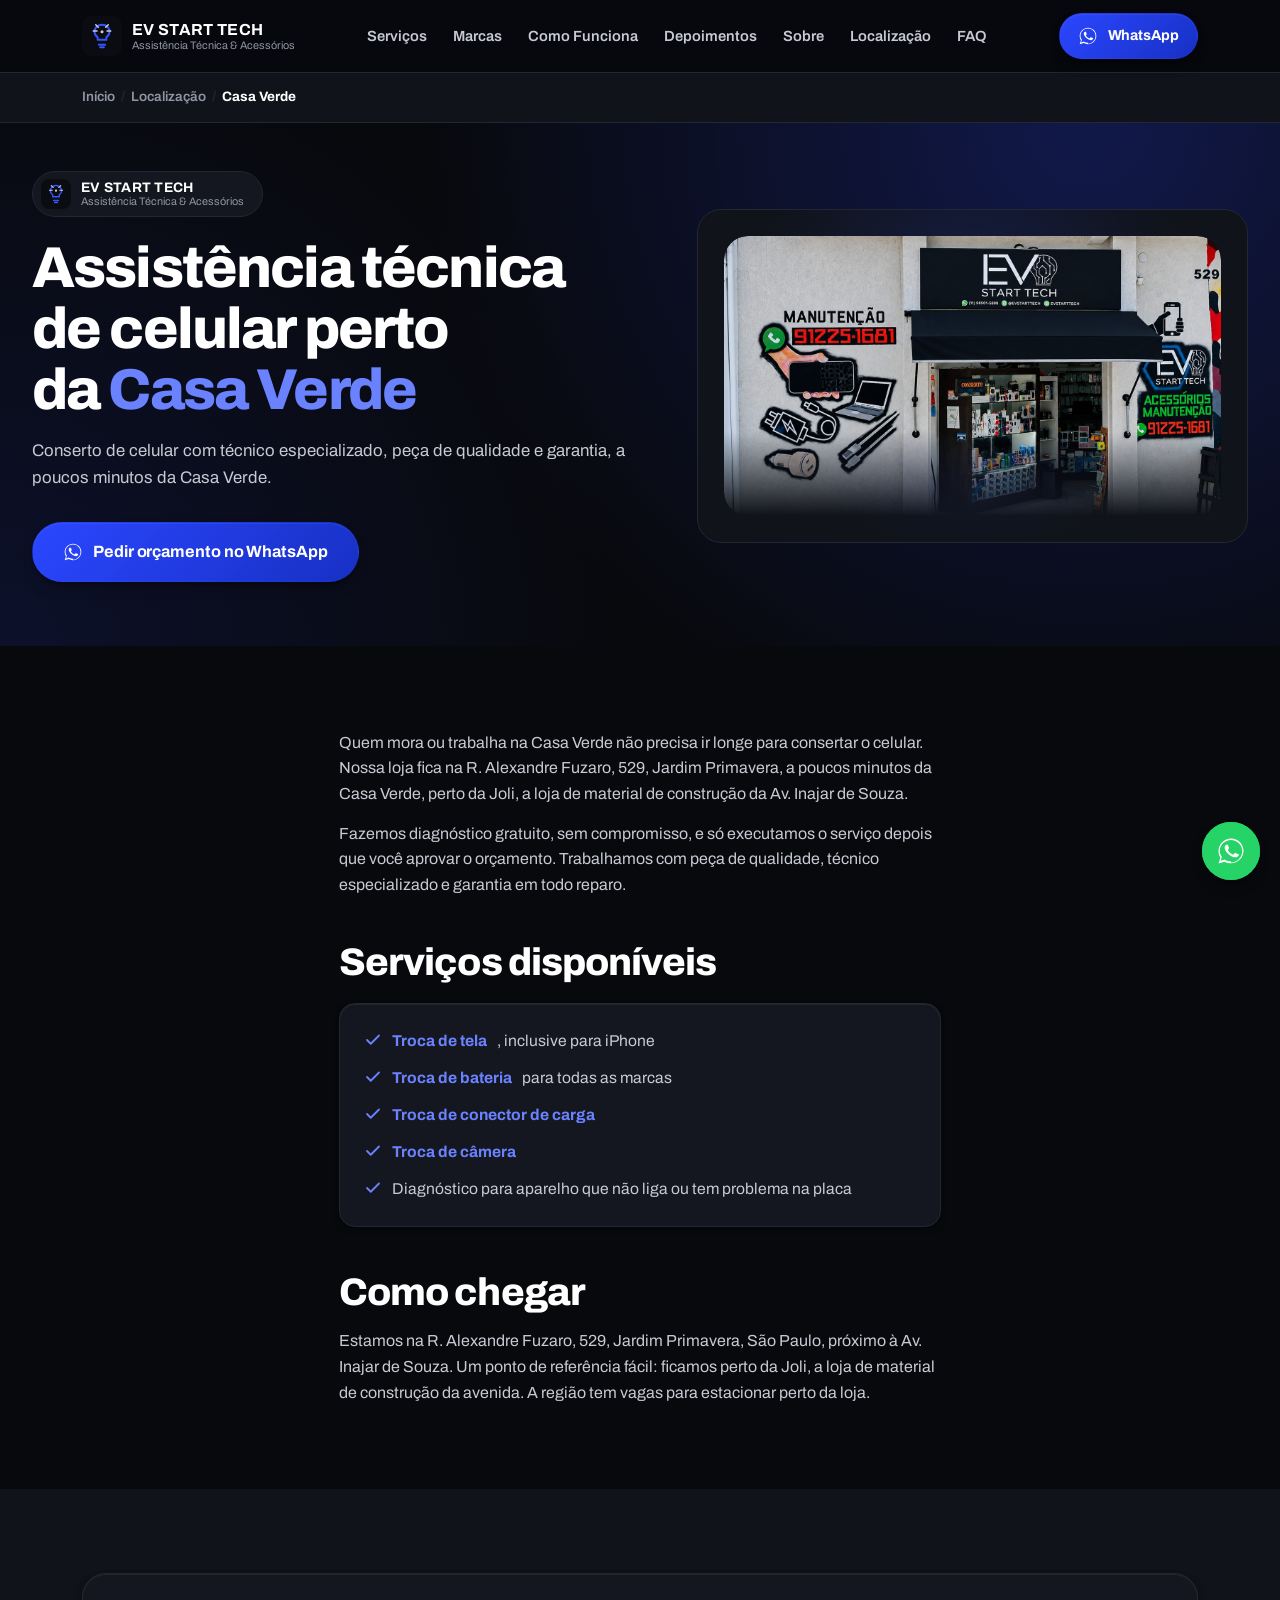
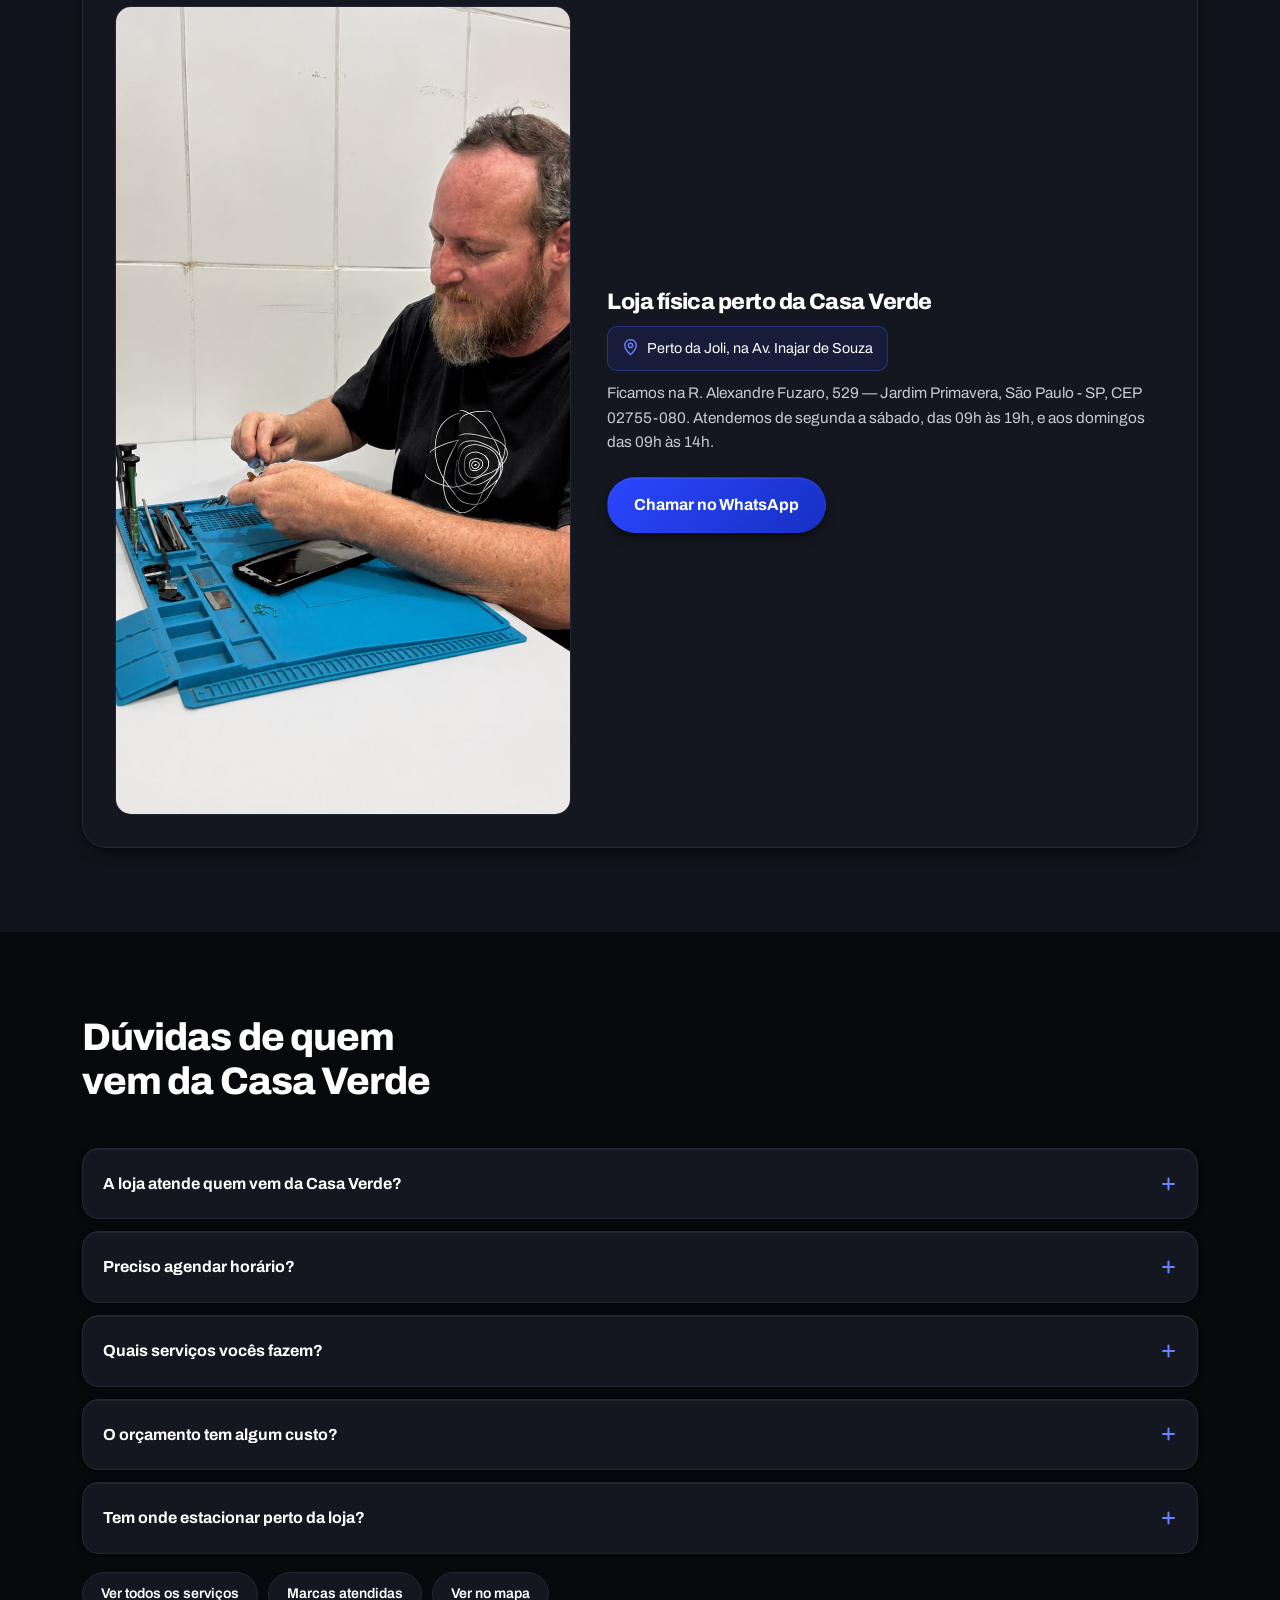
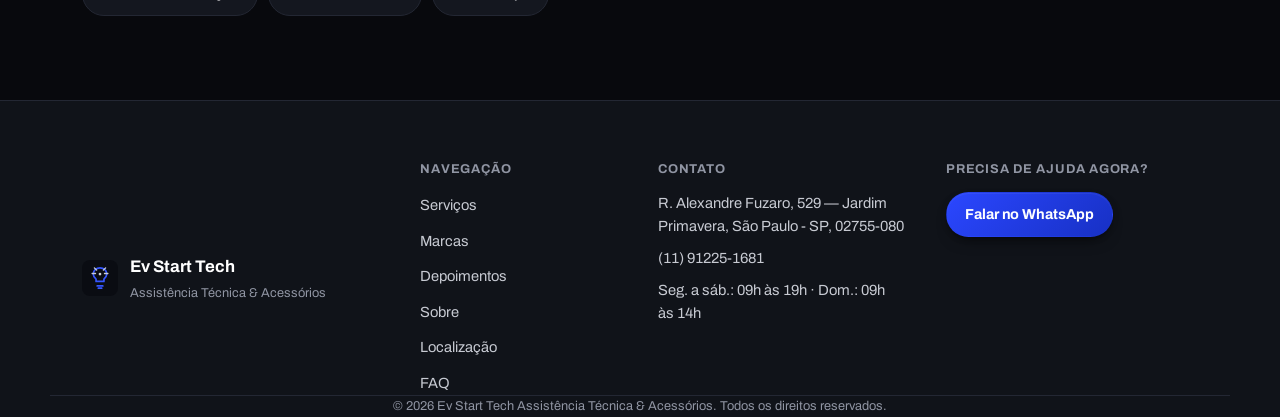
==== commit f89ffe6f: "Polimento visual: tipografia própria, profundidade e correções de acessibilidade Tipografia: substit" ====
--- a/assistencia-tecnica-casa-verde.html
+++ b/assistencia-tecnica-casa-verde.html
@@ -27,6 +27,7 @@
 
 <link rel="icon" type="image/svg+xml" href="assets/img/favicon.svg">
 <link rel="manifest" href="site.webmanifest">
+<link rel="preload" href="assets/fonts/archivo-latin.woff2" as="font" type="font/woff2" crossorigin>
 <link rel="preload" href="css/style.css" as="style">
 <link rel="stylesheet" href="css/style.css">
 
--- a/css/style.css
+++ b/css/style.css
@@ -1,42 +1,84 @@
 /* =========================================================
    Ev Start Tech — Landing Page
    Paleta: Preto / Azul Royal / Branco / Prata
+   Tipografia: Archivo (variável, hospedada localmente)
    ========================================================= */
+
+/* latin-ext */
+@font-face {
+  font-family: 'Archivo';
+  font-style: normal;
+  font-weight: 400 800;
+  font-display: swap;
+  src: url('../assets/fonts/archivo-latin-ext.woff2') format('woff2');
+  unicode-range: U+0100-02BA, U+02BD-02C5, U+02C7-02CC, U+02CE-02D7, U+02DD-02FF, U+0304, U+0308, U+0329, U+1D00-1DBF, U+1E00-1E9F, U+1EF2-1EFF, U+2020, U+20A0-20AB, U+20AD-20C0, U+2113, U+2C60-2C7F, U+A720-A7FF;
+}
+/* latin */
+@font-face {
+  font-family: 'Archivo';
+  font-style: normal;
+  font-weight: 400 800;
+  font-display: swap;
+  src: url('../assets/fonts/archivo-latin.woff2') format('woff2');
+  unicode-range: U+0000-00FF, U+0131, U+0152-0153, U+02BB-02BC, U+02C6, U+02DA, U+02DC, U+0304, U+0308, U+0329, U+2000-206F, U+20AC, U+2122, U+2191, U+2193, U+2212, U+2215, U+FEFF, U+FFFD;
+}
 
 :root {
   --black: #08090d;
   --black-soft: #101319;
   --panel: #14171f;
+  --panel-raised: #191d27;
   --royal: #2b47ff;
   --royal-dark: #1730c4;
-  --royal-glow: #4d68ff;
+  --royal-glow: #6b82ff;
   --white: #ffffff;
   --silver: #c7cad2;
-  --silver-dim: #8a8e9c;
+  --silver-dim: #9095a3;
   --line: #232733;
+  --line-strong: #2f3545;
   --amber: #ffb020;
+  --whatsapp: #25d366;
 
   --radius-sm: 10px;
   --radius-md: 16px;
   --radius-lg: 24px;
-  --shadow-lg: 0 20px 50px -20px rgba(0, 0, 0, 0.6);
-  --shadow-royal: 0 12px 30px -10px rgba(43, 71, 255, 0.45);
-
-  --font: -apple-system, BlinkMacSystemFont, "Segoe UI", Roboto, "Helvetica Neue", Arial, sans-serif;
+
+  /* Elevação: deslocamento + desfoque suave, nunca halo chapado */
+  --elev-1: 0 1px 2px rgba(0, 0, 0, 0.4), 0 2px 8px -4px rgba(0, 0, 0, 0.5);
+  --elev-2: 0 2px 6px -2px rgba(0, 0, 0, 0.5), 0 8px 16px -8px rgba(0, 0, 0, 0.66);
+  --shadow-lg: 0 10px 20px -10px rgba(0, 0, 0, 0.62);
+  --elev-3: 0 4px 10px -3px rgba(0, 0, 0, 0.55), 0 12px 20px -10px rgba(0, 0, 0, 0.72);
+  /* A linha de luz na aresta superior de uma superfície elevada */
+  --edge-light: inset 0 1px 0 rgba(255, 255, 255, 0.055);
+
+  /* Motion: uma curva só, ease-out exponencial */
+  --ease-out: cubic-bezier(0.22, 0.8, 0.28, 1);
+  --dur-1: 0.16s;
+  --dur-2: 0.28s;
+
+  --font: 'Archivo', -apple-system, BlinkMacSystemFont, "Segoe UI", Roboto, "Helvetica Neue", Arial, sans-serif;
 
   --container: 1180px;
 }
 
 /* ---------- Reset ---------- */
 *, *::before, *::after { box-sizing: border-box; }
-html { scroll-behavior: smooth; }
+html {
+  scroll-behavior: smooth;
+  color-scheme: dark;
+  scrollbar-color: var(--line-strong) var(--black);
+  scrollbar-width: thin;
+}
 body {
   margin: 0;
   font-family: var(--font);
   background: var(--black);
   color: var(--silver);
   line-height: 1.6;
+  caret-color: var(--royal-glow);
   -webkit-font-smoothing: antialiased;
+  -moz-osx-font-smoothing: grayscale;
+  text-rendering: optimizeLegibility;
 }
 img { max-width: 100%; display: block; }
 a { color: inherit; text-decoration: none; }
@@ -45,6 +87,19 @@
 button { font: inherit; cursor: pointer; }
 svg.icon { width: 20px; height: 20px; fill: currentColor; flex-shrink: 0; }
 body.cart-open { overflow: hidden; }
+
+/* ---------- Superfícies do navegador ---------- */
+::selection { background: rgba(107, 130, 255, 0.32); color: var(--white); }
+
+::-webkit-scrollbar { width: 13px; height: 13px; }
+::-webkit-scrollbar-track { background: var(--black); }
+::-webkit-scrollbar-thumb {
+  background: var(--line-strong);
+  border-radius: 999px;
+  border: 3px solid var(--black);
+}
+::-webkit-scrollbar-thumb:hover { background: #3c4358; }
+::-webkit-scrollbar-corner { background: var(--black); }
 
 .visually-hidden {
   position: absolute;
@@ -84,24 +139,37 @@
 
 /* ---------- Typography ---------- */
 h1 {
-  font-size: clamp(2rem, 4.4vw + 1rem, 3.4rem);
-  color: var(--white);
-  line-height: 1.12;
+  font-size: clamp(2.05rem, 4.4vw + 1rem, 3.6rem);
+  color: var(--white);
+  line-height: 1.06;
   font-weight: 800;
-  letter-spacing: -0.02em;
+  letter-spacing: -0.032em;
+  text-wrap: balance;
 }
 h2 {
   font-size: clamp(1.6rem, 2.6vw + 1rem, 2.4rem);
   color: var(--white);
+  line-height: 1.14;
   font-weight: 800;
-  letter-spacing: -0.01em;
+  letter-spacing: -0.024em;
+  text-wrap: balance;
 }
 h3 {
   color: var(--white);
   font-size: 1.1rem;
+  line-height: 1.3;
   font-weight: 700;
-}
+  letter-spacing: -0.012em;
+  text-wrap: balance;
+}
+p { text-wrap: pretty; }
 .text-accent { color: var(--royal-glow); }
+
+/* Números alinham em coluna: telefone, horário, contadores */
+.hero-media-badge strong,
+.info-list dd,
+.footer-contact p,
+.step-number { font-variant-numeric: tabular-nums; }
 
 /* ---------- Buttons ---------- */
 .btn {
@@ -111,20 +179,24 @@
   gap: 10px;
   border-radius: 999px;
   font-weight: 700;
+  letter-spacing: -0.005em;
   padding: 14px 26px;
   border: 1px solid transparent;
-  transition: transform 0.2s ease, box-shadow 0.2s ease, background 0.2s ease, border-color 0.2s ease;
+  transition: transform var(--dur-1) var(--ease-out), box-shadow var(--dur-2) var(--ease-out),
+    background var(--dur-2) var(--ease-out), border-color var(--dur-2) var(--ease-out),
+    filter var(--dur-1) var(--ease-out);
   white-space: nowrap;
 }
 .btn-primary {
   background: linear-gradient(135deg, var(--royal), var(--royal-dark));
   color: var(--white);
-  box-shadow: var(--shadow-royal);
+  box-shadow: var(--elev-2), var(--edge-light);
 }
 .btn-primary:hover {
   transform: translateY(-2px);
-  box-shadow: 0 16px 34px -10px rgba(43, 71, 255, 0.6);
-}
+  box-shadow: var(--elev-3), var(--edge-light);
+}
+.btn-primary:active { transform: translateY(0); filter: brightness(0.94); }
 .btn-ghost {
   background: transparent;
   color: var(--white);
@@ -134,6 +206,11 @@
   border-color: var(--royal-glow);
   color: var(--royal-glow);
   transform: translateY(-2px);
+}
+.btn-ghost:active { transform: translateY(0); }
+.btn:disabled, .btn[aria-disabled="true"] {
+  opacity: 0.45;
+  pointer-events: none;
 }
 .btn-lg { padding: 16px 30px; font-size: 1.02rem; }
 .btn-sm { padding: 10px 18px; font-size: 0.9rem; }
@@ -175,7 +252,7 @@
   color: var(--silver);
   position: relative;
   padding: 6px 0;
-  transition: color 0.2s ease;
+  transition: color var(--dur-1) var(--ease-out);
 }
 .main-nav a:hover { color: var(--white); }
 .main-nav a::after {
@@ -184,7 +261,7 @@
   left: 0; right: 100%; bottom: -2px;
   height: 2px;
   background: var(--royal-glow);
-  transition: right 0.25s ease;
+  transition: right var(--dur-2) var(--ease-out);
 }
 .main-nav a:hover::after { right: 0; }
 
@@ -200,13 +277,23 @@
   background: var(--panel);
   border: 1px solid var(--line);
   border-radius: var(--radius-sm);
-  padding: 8px;
-  box-shadow: var(--shadow-lg);
+  padding: 10px;
+  box-shadow: var(--elev-2), var(--edge-light);
   z-index: 50;
 }
 .main-nav .has-dropdown:hover .dropdown,
 .main-nav .has-dropdown:focus-within .dropdown {
   display: flex;
+}
+@media (min-width: 1201px) and (prefers-reduced-motion: no-preference) {
+  .main-nav .has-dropdown:hover .dropdown,
+  .main-nav .has-dropdown:focus-within .dropdown {
+    animation: dropdown-in var(--dur-2) var(--ease-out) both;
+  }
+  @keyframes dropdown-in {
+    from { opacity: 0; transform: translateY(-6px); }
+    to { opacity: 1; transform: translateY(0); }
+  }
 }
 .main-nav .dropdown li a {
   display: block;
@@ -237,7 +324,7 @@
   width: 18px;
   margin: 0 auto;
   background: var(--white);
-  transition: transform 0.25s ease, opacity 0.25s ease;
+  transition: transform var(--dur-2) var(--ease-out), opacity var(--dur-2) var(--ease-out);
 }
 .nav-toggle[aria-expanded="true"] span:nth-child(1) { transform: translateY(7px) rotate(45deg); }
 .nav-toggle[aria-expanded="true"] span:nth-child(2) { opacity: 0; }
@@ -245,14 +332,16 @@
 
 .breadcrumb-bar {
   margin-top: 72px;
-  padding-top: 12px;
-  padding-bottom: 12px;
-  font-size: 0.78rem;
-  color: var(--silver-dim);
+  padding: 14px 0;
+  font-size: 0.85rem;
+  background: var(--black-soft);
   border-bottom: 1px solid var(--line);
 }
-.breadcrumb-bar span:last-child { color: var(--silver); }
+.breadcrumb-bar .container { display: flex; align-items: center; flex-wrap: wrap; }
+.breadcrumb-bar a { color: var(--silver-dim); font-weight: 600; transition: color var(--dur-1) var(--ease-out); }
 .breadcrumb-bar a:hover { color: var(--royal-glow); }
+.breadcrumb-bar span:not(:last-child) { color: var(--line); padding: 0 6px; font-weight: 700; }
+.breadcrumb-bar span:last-child { color: var(--white); font-weight: 700; }
 
 /* ---------- Hero ---------- */
 .hero {
@@ -280,7 +369,7 @@
   padding: 6px 16px 6px 6px;
   border-radius: 999px;
   margin-bottom: 22px;
-  transition: border-color 0.2s ease, transform 0.2s ease, color 0.2s ease;
+  transition: border-color var(--dur-1) var(--ease-out), transform var(--dur-1) var(--ease-out), color var(--dur-1) var(--ease-out);
 }
 .hero-announcement:hover { border-color: var(--royal-glow); color: var(--white); transform: translateY(-2px); }
 .hero-announcement-badge {
@@ -324,7 +413,7 @@
   color: var(--white);
   padding: 14px 18px;
   border-radius: var(--radius-md);
-  box-shadow: var(--shadow-royal);
+  box-shadow: var(--elev-2), var(--edge-light);
   display: flex;
   flex-direction: column;
   line-height: 1.1;
@@ -333,7 +422,7 @@
 .hero-media-badge span { font-size: 0.72rem; opacity: 0.9; }
 
 /* ---------- Páginas de serviço ---------- */
-.page-hero { padding: 116px 0 72px; }
+.page-hero { padding: 48px 0 64px; }
 .page-hero .hero-sub { max-width: 60ch; }
 
 /* Selo da loja no topo do hero */
@@ -372,9 +461,10 @@
   background: var(--panel);
   border: 1px solid var(--line);
   border-radius: var(--radius-md);
-  padding: 22px;
+  padding: 24px;
   margin-top: 34px;
   max-width: 540px;
+  box-shadow: var(--elev-1), var(--edge-light);
 }
 .model-picker h2 {
   font-size: 1.05rem;
@@ -395,14 +485,14 @@
 .service-photos figure { margin: 0; }
 .service-photos img {
   width: 100%;
-  height: 100%;
+  height: auto;
+  min-height: 0;
+  min-width: 0;
   aspect-ratio: 4 / 3;
   object-fit: cover;
   border-radius: var(--radius-md);
   border: 1px solid var(--line);
-  transition: transform 0.25s ease, border-color 0.25s ease;
-}
-.service-photos img:hover { transform: translateY(-4px); border-color: rgba(77, 104, 255, 0.5); }
+}
 .service-photos figcaption {
   margin-top: 8px;
   font-size: 0.82rem;
@@ -419,6 +509,7 @@
   border: 1px solid var(--line);
   border-radius: var(--radius-lg);
   padding: 26px;
+  box-shadow: var(--elev-2), var(--edge-light);
 }
 .store-block img {
   width: 100%;
@@ -450,7 +541,32 @@
 .prose p { margin-top: 14px; font-size: 1rem; }
 .prose p:first-child { margin-top: 0; }
 
-.check-list { display: grid; gap: 10px; margin-top: 18px; }
+.prose p.lead-highlight {
+  background:
+    linear-gradient(180deg, rgba(43, 71, 255, 0.11), rgba(43, 71, 255, 0) 72%),
+    var(--panel-raised);
+  border: 1px solid var(--line-strong);
+  border-radius: var(--radius-md);
+  padding: 20px 24px;
+  margin-top: 0;
+  font-size: 1.06rem;
+  line-height: 1.5;
+  font-weight: 600;
+  letter-spacing: -0.006em;
+  color: var(--white);
+  box-shadow: var(--elev-2), var(--edge-light);
+}
+
+.check-list {
+  display: grid;
+  gap: 12px;
+  margin-top: 18px;
+  background: var(--panel);
+  border: 1px solid var(--line);
+  border-radius: var(--radius-md);
+  padding: 24px;
+  box-shadow: var(--elev-1), var(--edge-light);
+}
 .check-list li {
   display: flex;
   align-items: flex-start;
@@ -487,7 +603,7 @@
   font-weight: 600;
   padding: 10px 18px;
   border-radius: 999px;
-  transition: border-color 0.2s ease, color 0.2s ease, transform 0.2s ease;
+  transition: border-color var(--dur-1) var(--ease-out), color var(--dur-1) var(--ease-out), transform var(--dur-1) var(--ease-out);
 }
 .related-links a:hover { border-color: var(--royal-glow); color: var(--royal-glow); transform: translateY(-2px); }
 
@@ -509,12 +625,15 @@
   border: 1px solid var(--line);
   border-radius: var(--radius-md);
   padding: 18px 16px;
-  transition: transform 0.25s ease, border-color 0.25s ease, box-shadow 0.25s ease;
+  box-shadow: var(--elev-1), var(--edge-light);
+  transition: transform var(--dur-2) var(--ease-out), border-color var(--dur-2) var(--ease-out),
+    box-shadow var(--dur-2) var(--ease-out), background var(--dur-2) var(--ease-out);
 }
 .card:hover {
-  transform: translateY(-4px);
-  border-color: rgba(77, 104, 255, 0.5);
-  box-shadow: var(--shadow-royal);
+  transform: translateY(-3px);
+  background: var(--panel-raised);
+  border-color: var(--line-strong);
+  box-shadow: var(--elev-2), var(--edge-light);
 }
 .card-icon {
   width: 40px; height: 40px;
@@ -536,20 +655,27 @@
   padding: 9px 10px;
   border: none;
   border-radius: 999px;
-  background: #25d366;
-  color: var(--white);
+  background: var(--whatsapp);
+  color: #06301a;
   font-family: inherit;
   font-size: 0.78rem;
-  font-weight: 700;
+  font-weight: 800;
   line-height: 1.2;
+  letter-spacing: -0.005em;
   appearance: none;
   -webkit-appearance: none;
   cursor: pointer;
-  box-shadow: 0 8px 18px -6px rgba(37, 211, 102, 0.55);
-  transition: transform 0.2s ease, box-shadow 0.2s ease, filter 0.2s ease;
+  box-shadow: var(--elev-1), var(--edge-light);
+  transition: transform var(--dur-1) var(--ease-out), box-shadow var(--dur-2) var(--ease-out),
+    filter var(--dur-1) var(--ease-out);
 }
 .card-cta svg { width: 15px; height: 15px; fill: currentColor; flex-shrink: 0; }
-.card-cta:hover { transform: translateY(-2px); filter: brightness(1.08); box-shadow: 0 10px 22px -6px rgba(37, 211, 102, 0.7); }
+.card-cta:hover {
+  transform: translateY(-2px);
+  filter: brightness(1.06);
+  box-shadow: var(--elev-2), var(--edge-light);
+}
+.card-cta:active { transform: translateY(0); filter: brightness(0.96); }
 .card-cta:focus-visible { outline: 2px solid var(--white); outline-offset: 2px; }
 
 /* ---------- Outros serviços ---------- */
@@ -570,12 +696,15 @@
   padding: 16px;
   display: flex;
   flex-direction: column;
-  transition: transform 0.25s ease, border-color 0.25s ease, box-shadow 0.25s ease;
+  box-shadow: var(--elev-1), var(--edge-light);
+  transition: transform var(--dur-2) var(--ease-out), border-color var(--dur-2) var(--ease-out),
+    box-shadow var(--dur-2) var(--ease-out), background var(--dur-2) var(--ease-out);
 }
 .brand-card:hover {
-  transform: translateY(-4px);
-  border-color: rgba(77, 104, 255, 0.5);
-  box-shadow: var(--shadow-royal);
+  transform: translateY(-3px);
+  background: var(--panel-raised);
+  border-color: var(--line-strong);
+  box-shadow: var(--elev-2), var(--edge-light);
 }
 .brand-card-media {
   border-radius: var(--radius-sm);
@@ -601,8 +730,13 @@
   font-size: 0.78rem;
   font-weight: 700;
 }
-.brand-card-more span { transition: transform 0.2s ease; }
-.brand-card-more:hover span { transform: translateX(3px); }
+.brand-card-more .arrow-icon {
+  width: 14px;
+  height: 14px;
+  flex-shrink: 0;
+  transition: transform var(--dur-1) var(--ease-out);
+}
+.brand-card-more:hover .arrow-icon { transform: translateX(3px); }
 .brand-card-more:hover { color: var(--white); }
 .brand-card .card-cta { margin-top: auto; padding-top: 14px; }
 .other-services-form .card-cta { margin-top: auto; }
@@ -621,6 +755,7 @@
   border: 1px solid var(--line);
   border-radius: var(--radius-md);
   padding: 26px 22px;
+  box-shadow: var(--elev-1), var(--edge-light);
 }
 .step-number {
   display: inline-flex;
@@ -654,8 +789,15 @@
   border-radius: var(--radius-md);
   padding: 24px 22px;
   margin: 0;
-}
-.testimonial .stars { color: var(--royal-glow); letter-spacing: 2px; margin-bottom: 12px; }
+  box-shadow: var(--elev-1), var(--edge-light);
+}
+.testimonial .stars {
+  display: flex;
+  gap: 3px;
+  color: var(--amber);
+  margin-bottom: 14px;
+}
+.testimonial .stars svg { width: 16px; height: 16px; flex-shrink: 0; }
 .testimonial p { font-style: italic; color: var(--silver); }
 .testimonial footer { margin-top: 16px; font-size: 0.85rem; color: var(--silver-dim); font-style: normal; }
 
@@ -672,11 +814,6 @@
   object-fit: cover;
   border-radius: var(--radius-md);
   border: 1px solid var(--line);
-  transition: transform 0.25s ease, border-color 0.25s ease;
-}
-.about-gallery img:hover {
-  transform: translateY(-4px);
-  border-color: rgba(77, 104, 255, 0.5);
 }
 
 /* ---------- Location ---------- */
@@ -705,7 +842,11 @@
   border: 1px solid var(--line);
   border-radius: var(--radius-md);
   padding: 6px 20px;
-}
+  box-shadow: var(--elev-1), var(--edge-light);
+  transition: border-color var(--dur-2) var(--ease-out), background var(--dur-2) var(--ease-out);
+}
+.faq-item:hover { border-color: var(--line-strong); }
+.faq-item[open] { background: var(--panel-raised); border-color: var(--line-strong); }
 .faq-item summary {
   cursor: pointer;
   list-style: none;
@@ -715,17 +856,22 @@
   position: relative;
 }
 .faq-item summary::-webkit-details-marker { display: none; }
+/* Ícone desenhado: duas barras formam um "+" que vira "−" ao abrir */
+.faq-item summary::before,
 .faq-item summary::after {
-  content: "+";
+  content: "";
   position: absolute;
-  right: 0; top: 50%;
-  transform: translateY(-50%);
-  color: var(--royal-glow);
-  font-size: 1.4rem;
-  font-weight: 400;
-  transition: transform 0.25s ease;
-}
-.faq-item[open] summary::after { transform: translateY(-50%) rotate(45deg); }
+  right: 2px;
+  top: 50%;
+  width: 13px;
+  height: 2px;
+  border-radius: 2px;
+  background: var(--royal-glow);
+  transition: transform var(--dur-2) var(--ease-out);
+}
+.faq-item summary::before { transform: translateY(-50%); }
+.faq-item summary::after { transform: translateY(-50%) rotate(90deg); }
+.faq-item[open] summary::after { transform: translateY(-50%) rotate(0deg); }
 .faq-item p { padding-bottom: 18px; font-size: 0.94rem; }
 
 /* ---------- Footer ---------- */
@@ -751,7 +897,7 @@
   margin-bottom: 14px;
 }
 .site-footer nav ul { display: grid; gap: 10px; }
-.site-footer nav a, .footer-contact a { font-size: 0.92rem; transition: color 0.2s ease; }
+.site-footer nav a, .footer-contact a { font-size: 0.92rem; transition: color var(--dur-1) var(--ease-out); }
 .site-footer nav a:hover, .footer-contact a:hover { color: var(--royal-glow); }
 .footer-contact p { font-size: 0.92rem; margin-bottom: 8px; }
 .footer-bottom {
@@ -773,16 +919,29 @@
   display: flex;
   align-items: center;
   justify-content: center;
-  box-shadow: 0 10px 26px -6px rgba(37, 211, 102, 0.6);
+  box-shadow: var(--elev-2);
   z-index: 90;
-  transition: transform 0.2s ease;
-  animation: pulse-wa 2.6s ease-in-out infinite;
-}
-.whatsapp-float:hover { transform: scale(1.08); }
-.whatsapp-float svg { width: 30px; height: 30px; fill: var(--white); }
-@keyframes pulse-wa {
-  0%, 100% { box-shadow: 0 10px 26px -6px rgba(37, 211, 102, 0.6); }
-  50% { box-shadow: 0 10px 30px -4px rgba(37, 211, 102, 0.9); }
+  transition: transform var(--dur-1) var(--ease-out);
+}
+.whatsapp-float:hover { transform: scale(1.06); }
+.whatsapp-float:active { transform: scale(0.98); }
+.whatsapp-float svg { width: 30px; height: 30px; fill: var(--white); position: relative; }
+
+/* Chamada de atenção: um anel que se expande, desenhado — não um brilho */
+.whatsapp-float::after {
+  content: "";
+  position: absolute;
+  inset: 0;
+  border-radius: 50%;
+  border: 2px solid var(--whatsapp);
+  pointer-events: none;
+}
+@media (prefers-reduced-motion: no-preference) {
+  .whatsapp-float::after { animation: wa-ring 2.8s var(--ease-out) infinite; }
+}
+@keyframes wa-ring {
+  0% { transform: scale(1); opacity: 0.5; }
+  70%, 100% { transform: scale(1.55); opacity: 0; }
 }
 
 .back-to-top {
@@ -800,7 +959,7 @@
   opacity: 0;
   pointer-events: none;
   transform: translateY(10px);
-  transition: opacity 0.25s ease, transform 0.25s ease, border-color 0.2s ease;
+  transition: opacity var(--dur-2) var(--ease-out), transform var(--dur-2) var(--ease-out), border-color var(--dur-1) var(--ease-out);
   z-index: 90;
 }
 .back-to-top.visible { opacity: 1; pointer-events: auto; transform: translateY(0); }
@@ -830,7 +989,7 @@
   border-radius: var(--radius-sm);
   padding: 13px 16px;
   font: inherit;
-  transition: border-color 0.2s ease, box-shadow 0.2s ease;
+  transition: border-color var(--dur-1) var(--ease-out), box-shadow var(--dur-1) var(--ease-out);
 }
 textarea { resize: vertical; min-height: 110px; }
 select {
@@ -846,7 +1005,7 @@
   border-color: var(--royal-glow);
   box-shadow: 0 0 0 3px rgba(77, 104, 255, 0.22);
 }
-:focus-visible { outline: 2px solid var(--royal-glow); outline-offset: 2px; }
+:focus-visible { outline: 2px solid var(--royal-glow); outline-offset: 3px; }
 
 /* ---------- Consulta de O.S. ---------- */
 .os-lookup { max-width: 640px; }
@@ -916,7 +1075,7 @@
   font-weight: 700;
   padding: 12px 20px;
   border-radius: 999px;
-  transition: border-color 0.2s ease, color 0.2s ease;
+  transition: border-color var(--dur-1) var(--ease-out), color var(--dur-1) var(--ease-out);
 }
 .cart-trigger-btn:hover { border-color: var(--royal-glow); color: var(--royal-glow); }
 .cart-count {
@@ -951,7 +1110,7 @@
   font-weight: 600;
   padding: 9px 16px;
   border-radius: 999px;
-  transition: border-color 0.2s ease, color 0.2s ease, background 0.2s ease;
+  transition: border-color var(--dur-1) var(--ease-out), color var(--dur-1) var(--ease-out), background var(--dur-1) var(--ease-out);
 }
 .chip:hover { border-color: var(--royal-glow); color: var(--white); }
 .chip.is-active {
@@ -971,12 +1130,12 @@
   overflow: hidden;
   display: flex;
   flex-direction: column;
-  transition: transform 0.25s ease, border-color 0.25s ease, box-shadow 0.25s ease;
+  transition: transform var(--dur-2) var(--ease-out), border-color var(--dur-2) var(--ease-out), box-shadow var(--dur-2) var(--ease-out);
 }
 .product-card:hover {
-  transform: translateY(-4px);
-  border-color: rgba(77, 104, 255, 0.5);
-  box-shadow: var(--shadow-royal);
+  transform: translateY(-3px);
+  border-color: var(--line-strong);
+  box-shadow: var(--elev-2), var(--edge-light);
 }
 .product-media {
   position: relative;
@@ -1014,7 +1173,7 @@
 .price-old { font-size: 0.82rem; color: var(--silver-dim); text-decoration: line-through; }
 .price-current { font-size: 1.1rem; font-weight: 800; color: var(--white); }
 .add-to-cart-btn { width: 100%; margin-top: 10px; }
-.add-to-cart-btn.is-added { animation: cart-pop 0.35s ease; }
+.add-to-cart-btn.is-added { animation: cart-pop 0.35s var(--ease-out); }
 @keyframes cart-pop {
   0% { transform: scale(1); }
   40% { transform: scale(0.94); }
@@ -1030,7 +1189,7 @@
   z-index: 150;
   opacity: 0;
   pointer-events: none;
-  transition: opacity 0.25s ease;
+  transition: opacity var(--dur-2) var(--ease-out);
 }
 .cart-overlay.is-open { opacity: 1; pointer-events: auto; }
 
@@ -1046,7 +1205,7 @@
   display: flex;
   flex-direction: column;
   transform: translateX(100%);
-  transition: transform 0.3s ease;
+  transition: transform var(--dur-2) var(--ease-out);
 }
 .cart-drawer.is-open { transform: translateX(0); }
 .cart-drawer-head {
@@ -1146,22 +1305,32 @@
   box-shadow: var(--shadow-lg);
   opacity: 0;
   pointer-events: none;
-  transition: opacity 0.25s ease, transform 0.25s ease;
+  transition: opacity var(--dur-2) var(--ease-out), transform var(--dur-2) var(--ease-out);
   z-index: 200;
   max-width: 90vw;
   text-align: center;
 }
 .toast.is-visible { opacity: 1; transform: translate(-50%, 0); }
 
-/* ---------- Scroll reveal ---------- */
-.reveal {
-  opacity: 0;
-  transform: translateY(18px);
-  transition: opacity 0.6s ease, transform 0.6s ease;
-}
-.reveal.is-visible {
-  opacity: 1;
-  transform: translateY(0);
+/* ---------- Entrada ----------
+   O conteúdo nunca depende de JS para ficar visível. A animação é um
+   detalhe de acabamento, e acontece uma vez só: na chegada do hero.
+   Sem opacidade — o texto pinta no primeiro quadro, preservando o LCP. */
+.reveal { opacity: 1; transform: none; }
+
+@keyframes rise-in {
+  from { transform: translateY(15px); }
+  to { transform: translateY(0); }
+}
+
+@media (prefers-reduced-motion: no-preference) {
+  .hero .hero-copy > * {
+    animation: rise-in 0.7s var(--ease-out) both;
+  }
+  .hero .hero-copy > *:nth-child(2) { animation-delay: 0.06s; }
+  .hero .hero-copy > *:nth-child(3) { animation-delay: 0.12s; }
+  .hero .hero-copy > *:nth-child(4) { animation-delay: 0.18s; }
+  .hero .hero-media-badge { animation: rise-in 0.8s var(--ease-out) 0.26s both; }
 }
 
 /* =========================================================
@@ -1188,21 +1357,29 @@
 
 /* Tablet / nav collapse threshold (raised to fit 9 nav items without wrapping) */
 @media (max-width: 1200px) {
+  /* Abre animando a trilha do grid: não recalcula layout a cada quadro
+     como max-height fazia. */
   .main-nav {
     position: fixed;
     top: 72px; left: 0; right: 0;
     background: var(--black-soft);
-    border-bottom: 1px solid var(--line);
-    max-height: 0;
+    display: grid;
+    /* minmax(0, …) zera o mínimo automático da trilha; sem isso o padding
+       do <ul> mantém ~26px de altura mesmo fechado. */
+    grid-template-rows: minmax(0, 0fr);
+    transition: grid-template-rows var(--dur-2) var(--ease-out);
+    box-shadow: var(--elev-2);
+  }
+  .main-nav.is-open { grid-template-rows: minmax(0, 1fr); }
+  .main-nav > ul {
     overflow: hidden;
-    transition: max-height 0.3s ease;
-  }
-  .main-nav.is-open { max-height: calc(100vh - 72px); overflow-y: auto; }
-  .main-nav ul {
+    min-height: 0;
+    max-height: calc(100vh - 72px);
     flex-direction: column;
     gap: 0;
     padding: 8px 20px 18px;
   }
+  .main-nav.is-open > ul { overflow-y: auto; }
   .main-nav a { display: block; padding: 12px 0; border-bottom: 1px solid var(--line); }
   .nav-toggle { display: flex; }
 
@@ -1212,7 +1389,7 @@
     position: static;
     border: 0;
     box-shadow: none;
-    padding: 0 0 8px 16px;
+    padding: 6px 0 10px 16px;
     background: transparent;
   }
   .main-nav .dropdown li a { padding: 10px 0; border-bottom: 0; color: var(--silver-dim); font-size: 0.85rem; }
--- a/css/style.css
+++ b/css/style.css
@@ -1,42 +1,84 @@
 /* =========================================================
    Ev Start Tech — Landing Page
    Paleta: Preto / Azul Royal / Branco / Prata
+   Tipografia: Archivo (variável, hospedada localmente)
    ========================================================= */
+
+/* latin-ext */
+@font-face {
+  font-family: 'Archivo';
+  font-style: normal;
+  font-weight: 400 800;
+  font-display: swap;
+  src: url('../assets/fonts/archivo-latin-ext.woff2') format('woff2');
+  unicode-range: U+0100-02BA, U+02BD-02C5, U+02C7-02CC, U+02CE-02D7, U+02DD-02FF, U+0304, U+0308, U+0329, U+1D00-1DBF, U+1E00-1E9F, U+1EF2-1EFF, U+2020, U+20A0-20AB, U+20AD-20C0, U+2113, U+2C60-2C7F, U+A720-A7FF;
+}
+/* latin */
+@font-face {
+  font-family: 'Archivo';
+  font-style: normal;
+  font-weight: 400 800;
+  font-display: swap;
+  src: url('../assets/fonts/archivo-latin.woff2') format('woff2');
+  unicode-range: U+0000-00FF, U+0131, U+0152-0153, U+02BB-02BC, U+02C6, U+02DA, U+02DC, U+0304, U+0308, U+0329, U+2000-206F, U+20AC, U+2122, U+2191, U+2193, U+2212, U+2215, U+FEFF, U+FFFD;
+}
 
 :root {
   --black: #08090d;
   --black-soft: #101319;
   --panel: #14171f;
+  --panel-raised: #191d27;
   --royal: #2b47ff;
   --royal-dark: #1730c4;
-  --royal-glow: #4d68ff;
+  --royal-glow: #6b82ff;
   --white: #ffffff;
   --silver: #c7cad2;
-  --silver-dim: #8a8e9c;
+  --silver-dim: #9095a3;
   --line: #232733;
+  --line-strong: #2f3545;
   --amber: #ffb020;
+  --whatsapp: #25d366;
 
   --radius-sm: 10px;
   --radius-md: 16px;
   --radius-lg: 24px;
-  --shadow-lg: 0 20px 50px -20px rgba(0, 0, 0, 0.6);
-  --shadow-royal: 0 12px 30px -10px rgba(43, 71, 255, 0.45);
-
-  --font: -apple-system, BlinkMacSystemFont, "Segoe UI", Roboto, "Helvetica Neue", Arial, sans-serif;
+
+  /* Elevação: deslocamento + desfoque suave, nunca halo chapado */
+  --elev-1: 0 1px 2px rgba(0, 0, 0, 0.4), 0 2px 8px -4px rgba(0, 0, 0, 0.5);
+  --elev-2: 0 2px 6px -2px rgba(0, 0, 0, 0.5), 0 8px 16px -8px rgba(0, 0, 0, 0.66);
+  --shadow-lg: 0 10px 20px -10px rgba(0, 0, 0, 0.62);
+  --elev-3: 0 4px 10px -3px rgba(0, 0, 0, 0.55), 0 12px 20px -10px rgba(0, 0, 0, 0.72);
+  /* A linha de luz na aresta superior de uma superfície elevada */
+  --edge-light: inset 0 1px 0 rgba(255, 255, 255, 0.055);
+
+  /* Motion: uma curva só, ease-out exponencial */
+  --ease-out: cubic-bezier(0.22, 0.8, 0.28, 1);
+  --dur-1: 0.16s;
+  --dur-2: 0.28s;
+
+  --font: 'Archivo', -apple-system, BlinkMacSystemFont, "Segoe UI", Roboto, "Helvetica Neue", Arial, sans-serif;
 
   --container: 1180px;
 }
 
 /* ---------- Reset ---------- */
 *, *::before, *::after { box-sizing: border-box; }
-html { scroll-behavior: smooth; }
+html {
+  scroll-behavior: smooth;
+  color-scheme: dark;
+  scrollbar-color: var(--line-strong) var(--black);
+  scrollbar-width: thin;
+}
 body {
   margin: 0;
   font-family: var(--font);
   background: var(--black);
   color: var(--silver);
   line-height: 1.6;
+  caret-color: var(--royal-glow);
   -webkit-font-smoothing: antialiased;
+  -moz-osx-font-smoothing: grayscale;
+  text-rendering: optimizeLegibility;
 }
 img { max-width: 100%; display: block; }
 a { color: inherit; text-decoration: none; }
@@ -45,6 +87,19 @@
 button { font: inherit; cursor: pointer; }
 svg.icon { width: 20px; height: 20px; fill: currentColor; flex-shrink: 0; }
 body.cart-open { overflow: hidden; }
+
+/* ---------- Superfícies do navegador ---------- */
+::selection { background: rgba(107, 130, 255, 0.32); color: var(--white); }
+
+::-webkit-scrollbar { width: 13px; height: 13px; }
+::-webkit-scrollbar-track { background: var(--black); }
+::-webkit-scrollbar-thumb {
+  background: var(--line-strong);
+  border-radius: 999px;
+  border: 3px solid var(--black);
+}
+::-webkit-scrollbar-thumb:hover { background: #3c4358; }
+::-webkit-scrollbar-corner { background: var(--black); }
 
 .visually-hidden {
   position: absolute;
@@ -84,24 +139,37 @@
 
 /* ---------- Typography ---------- */
 h1 {
-  font-size: clamp(2rem, 4.4vw + 1rem, 3.4rem);
-  color: var(--white);
-  line-height: 1.12;
+  font-size: clamp(2.05rem, 4.4vw + 1rem, 3.6rem);
+  color: var(--white);
+  line-height: 1.06;
   font-weight: 800;
-  letter-spacing: -0.02em;
+  letter-spacing: -0.032em;
+  text-wrap: balance;
 }
 h2 {
   font-size: clamp(1.6rem, 2.6vw + 1rem, 2.4rem);
   color: var(--white);
+  line-height: 1.14;
   font-weight: 800;
-  letter-spacing: -0.01em;
+  letter-spacing: -0.024em;
+  text-wrap: balance;
 }
 h3 {
   color: var(--white);
   font-size: 1.1rem;
+  line-height: 1.3;
   font-weight: 700;
-}
+  letter-spacing: -0.012em;
+  text-wrap: balance;
+}
+p { text-wrap: pretty; }
 .text-accent { color: var(--royal-glow); }
+
+/* Números alinham em coluna: telefone, horário, contadores */
+.hero-media-badge strong,
+.info-list dd,
+.footer-contact p,
+.step-number { font-variant-numeric: tabular-nums; }
 
 /* ---------- Buttons ---------- */
 .btn {
@@ -111,20 +179,24 @@
   gap: 10px;
   border-radius: 999px;
   font-weight: 700;
+  letter-spacing: -0.005em;
   padding: 14px 26px;
   border: 1px solid transparent;
-  transition: transform 0.2s ease, box-shadow 0.2s ease, background 0.2s ease, border-color 0.2s ease;
+  transition: transform var(--dur-1) var(--ease-out), box-shadow var(--dur-2) var(--ease-out),
+    background var(--dur-2) var(--ease-out), border-color var(--dur-2) var(--ease-out),
+    filter var(--dur-1) var(--ease-out);
   white-space: nowrap;
 }
 .btn-primary {
   background: linear-gradient(135deg, var(--royal), var(--royal-dark));
   color: var(--white);
-  box-shadow: var(--shadow-royal);
+  box-shadow: var(--elev-2), var(--edge-light);
 }
 .btn-primary:hover {
   transform: translateY(-2px);
-  box-shadow: 0 16px 34px -10px rgba(43, 71, 255, 0.6);
-}
+  box-shadow: var(--elev-3), var(--edge-light);
+}
+.btn-primary:active { transform: translateY(0); filter: brightness(0.94); }
 .btn-ghost {
   background: transparent;
   color: var(--white);
@@ -134,6 +206,11 @@
   border-color: var(--royal-glow);
   color: var(--royal-glow);
   transform: translateY(-2px);
+}
+.btn-ghost:active { transform: translateY(0); }
+.btn:disabled, .btn[aria-disabled="true"] {
+  opacity: 0.45;
+  pointer-events: none;
 }
 .btn-lg { padding: 16px 30px; font-size: 1.02rem; }
 .btn-sm { padding: 10px 18px; font-size: 0.9rem; }
@@ -175,7 +252,7 @@
   color: var(--silver);
   position: relative;
   padding: 6px 0;
-  transition: color 0.2s ease;
+  transition: color var(--dur-1) var(--ease-out);
 }
 .main-nav a:hover { color: var(--white); }
 .main-nav a::after {
@@ -184,7 +261,7 @@
   left: 0; right: 100%; bottom: -2px;
   height: 2px;
   background: var(--royal-glow);
-  transition: right 0.25s ease;
+  transition: right var(--dur-2) var(--ease-out);
 }
 .main-nav a:hover::after { right: 0; }
 
@@ -200,13 +277,23 @@
   background: var(--panel);
   border: 1px solid var(--line);
   border-radius: var(--radius-sm);
-  padding: 8px;
-  box-shadow: var(--shadow-lg);
+  padding: 10px;
+  box-shadow: var(--elev-2), var(--edge-light);
   z-index: 50;
 }
 .main-nav .has-dropdown:hover .dropdown,
 .main-nav .has-dropdown:focus-within .dropdown {
   display: flex;
+}
+@media (min-width: 1201px) and (prefers-reduced-motion: no-preference) {
+  .main-nav .has-dropdown:hover .dropdown,
+  .main-nav .has-dropdown:focus-within .dropdown {
+    animation: dropdown-in var(--dur-2) var(--ease-out) both;
+  }
+  @keyframes dropdown-in {
+    from { opacity: 0; transform: translateY(-6px); }
+    to { opacity: 1; transform: translateY(0); }
+  }
 }
 .main-nav .dropdown li a {
   display: block;
@@ -237,7 +324,7 @@
   width: 18px;
   margin: 0 auto;
   background: var(--white);
-  transition: transform 0.25s ease, opacity 0.25s ease;
+  transition: transform var(--dur-2) var(--ease-out), opacity var(--dur-2) var(--ease-out);
 }
 .nav-toggle[aria-expanded="true"] span:nth-child(1) { transform: translateY(7px) rotate(45deg); }
 .nav-toggle[aria-expanded="true"] span:nth-child(2) { opacity: 0; }
@@ -245,14 +332,16 @@
 
 .breadcrumb-bar {
   margin-top: 72px;
-  padding-top: 12px;
-  padding-bottom: 12px;
-  font-size: 0.78rem;
-  color: var(--silver-dim);
+  padding: 14px 0;
+  font-size: 0.85rem;
+  background: var(--black-soft);
   border-bottom: 1px solid var(--line);
 }
-.breadcrumb-bar span:last-child { color: var(--silver); }
+.breadcrumb-bar .container { display: flex; align-items: center; flex-wrap: wrap; }
+.breadcrumb-bar a { color: var(--silver-dim); font-weight: 600; transition: color var(--dur-1) var(--ease-out); }
 .breadcrumb-bar a:hover { color: var(--royal-glow); }
+.breadcrumb-bar span:not(:last-child) { color: var(--line); padding: 0 6px; font-weight: 700; }
+.breadcrumb-bar span:last-child { color: var(--white); font-weight: 700; }
 
 /* ---------- Hero ---------- */
 .hero {
@@ -280,7 +369,7 @@
   padding: 6px 16px 6px 6px;
   border-radius: 999px;
   margin-bottom: 22px;
-  transition: border-color 0.2s ease, transform 0.2s ease, color 0.2s ease;
+  transition: border-color var(--dur-1) var(--ease-out), transform var(--dur-1) var(--ease-out), color var(--dur-1) var(--ease-out);
 }
 .hero-announcement:hover { border-color: var(--royal-glow); color: var(--white); transform: translateY(-2px); }
 .hero-announcement-badge {
@@ -324,7 +413,7 @@
   color: var(--white);
   padding: 14px 18px;
   border-radius: var(--radius-md);
-  box-shadow: var(--shadow-royal);
+  box-shadow: var(--elev-2), var(--edge-light);
   display: flex;
   flex-direction: column;
   line-height: 1.1;
@@ -333,7 +422,7 @@
 .hero-media-badge span { font-size: 0.72rem; opacity: 0.9; }
 
 /* ---------- Páginas de serviço ---------- */
-.page-hero { padding: 116px 0 72px; }
+.page-hero { padding: 48px 0 64px; }
 .page-hero .hero-sub { max-width: 60ch; }
 
 /* Selo da loja no topo do hero */
@@ -372,9 +461,10 @@
   background: var(--panel);
   border: 1px solid var(--line);
   border-radius: var(--radius-md);
-  padding: 22px;
+  padding: 24px;
   margin-top: 34px;
   max-width: 540px;
+  box-shadow: var(--elev-1), var(--edge-light);
 }
 .model-picker h2 {
   font-size: 1.05rem;
@@ -395,14 +485,14 @@
 .service-photos figure { margin: 0; }
 .service-photos img {
   width: 100%;
-  height: 100%;
+  height: auto;
+  min-height: 0;
+  min-width: 0;
   aspect-ratio: 4 / 3;
   object-fit: cover;
   border-radius: var(--radius-md);
   border: 1px solid var(--line);
-  transition: transform 0.25s ease, border-color 0.25s ease;
-}
-.service-photos img:hover { transform: translateY(-4px); border-color: rgba(77, 104, 255, 0.5); }
+}
 .service-photos figcaption {
   margin-top: 8px;
   font-size: 0.82rem;
@@ -419,6 +509,7 @@
   border: 1px solid var(--line);
   border-radius: var(--radius-lg);
   padding: 26px;
+  box-shadow: var(--elev-2), var(--edge-light);
 }
 .store-block img {
   width: 100%;
@@ -450,7 +541,32 @@
 .prose p { margin-top: 14px; font-size: 1rem; }
 .prose p:first-child { margin-top: 0; }
 
-.check-list { display: grid; gap: 10px; margin-top: 18px; }
+.prose p.lead-highlight {
+  background:
+    linear-gradient(180deg, rgba(43, 71, 255, 0.11), rgba(43, 71, 255, 0) 72%),
+    var(--panel-raised);
+  border: 1px solid var(--line-strong);
+  border-radius: var(--radius-md);
+  padding: 20px 24px;
+  margin-top: 0;
+  font-size: 1.06rem;
+  line-height: 1.5;
+  font-weight: 600;
+  letter-spacing: -0.006em;
+  color: var(--white);
+  box-shadow: var(--elev-2), var(--edge-light);
+}
+
+.check-list {
+  display: grid;
+  gap: 12px;
+  margin-top: 18px;
+  background: var(--panel);
+  border: 1px solid var(--line);
+  border-radius: var(--radius-md);
+  padding: 24px;
+  box-shadow: var(--elev-1), var(--edge-light);
+}
 .check-list li {
   display: flex;
   align-items: flex-start;
@@ -487,7 +603,7 @@
   font-weight: 600;
   padding: 10px 18px;
   border-radius: 999px;
-  transition: border-color 0.2s ease, color 0.2s ease, transform 0.2s ease;
+  transition: border-color var(--dur-1) var(--ease-out), color var(--dur-1) var(--ease-out), transform var(--dur-1) var(--ease-out);
 }
 .related-links a:hover { border-color: var(--royal-glow); color: var(--royal-glow); transform: translateY(-2px); }
 
@@ -509,12 +625,15 @@
   border: 1px solid var(--line);
   border-radius: var(--radius-md);
   padding: 18px 16px;
-  transition: transform 0.25s ease, border-color 0.25s ease, box-shadow 0.25s ease;
+  box-shadow: var(--elev-1), var(--edge-light);
+  transition: transform var(--dur-2) var(--ease-out), border-color var(--dur-2) var(--ease-out),
+    box-shadow var(--dur-2) var(--ease-out), background var(--dur-2) var(--ease-out);
 }
 .card:hover {
-  transform: translateY(-4px);
-  border-color: rgba(77, 104, 255, 0.5);
-  box-shadow: var(--shadow-royal);
+  transform: translateY(-3px);
+  background: var(--panel-raised);
+  border-color: var(--line-strong);
+  box-shadow: var(--elev-2), var(--edge-light);
 }
 .card-icon {
   width: 40px; height: 40px;
@@ -536,20 +655,27 @@
   padding: 9px 10px;
   border: none;
   border-radius: 999px;
-  background: #25d366;
-  color: var(--white);
+  background: var(--whatsapp);
+  color: #06301a;
   font-family: inherit;
   font-size: 0.78rem;
-  font-weight: 700;
+  font-weight: 800;
   line-height: 1.2;
+  letter-spacing: -0.005em;
   appearance: none;
   -webkit-appearance: none;
   cursor: pointer;
-  box-shadow: 0 8px 18px -6px rgba(37, 211, 102, 0.55);
-  transition: transform 0.2s ease, box-shadow 0.2s ease, filter 0.2s ease;
+  box-shadow: var(--elev-1), var(--edge-light);
+  transition: transform var(--dur-1) var(--ease-out), box-shadow var(--dur-2) var(--ease-out),
+    filter var(--dur-1) var(--ease-out);
 }
 .card-cta svg { width: 15px; height: 15px; fill: currentColor; flex-shrink: 0; }
-.card-cta:hover { transform: translateY(-2px); filter: brightness(1.08); box-shadow: 0 10px 22px -6px rgba(37, 211, 102, 0.7); }
+.card-cta:hover {
+  transform: translateY(-2px);
+  filter: brightness(1.06);
+  box-shadow: var(--elev-2), var(--edge-light);
+}
+.card-cta:active { transform: translateY(0); filter: brightness(0.96); }
 .card-cta:focus-visible { outline: 2px solid var(--white); outline-offset: 2px; }
 
 /* ---------- Outros serviços ---------- */
@@ -570,12 +696,15 @@
   padding: 16px;
   display: flex;
   flex-direction: column;
-  transition: transform 0.25s ease, border-color 0.25s ease, box-shadow 0.25s ease;
+  box-shadow: var(--elev-1), var(--edge-light);
+  transition: transform var(--dur-2) var(--ease-out), border-color var(--dur-2) var(--ease-out),
+    box-shadow var(--dur-2) var(--ease-out), background var(--dur-2) var(--ease-out);
 }
 .brand-card:hover {
-  transform: translateY(-4px);
-  border-color: rgba(77, 104, 255, 0.5);
-  box-shadow: var(--shadow-royal);
+  transform: translateY(-3px);
+  background: var(--panel-raised);
+  border-color: var(--line-strong);
+  box-shadow: var(--elev-2), var(--edge-light);
 }
 .brand-card-media {
   border-radius: var(--radius-sm);
@@ -601,8 +730,13 @@
   font-size: 0.78rem;
   font-weight: 700;
 }
-.brand-card-more span { transition: transform 0.2s ease; }
-.brand-card-more:hover span { transform: translateX(3px); }
+.brand-card-more .arrow-icon {
+  width: 14px;
+  height: 14px;
+  flex-shrink: 0;
+  transition: transform var(--dur-1) var(--ease-out);
+}
+.brand-card-more:hover .arrow-icon { transform: translateX(3px); }
 .brand-card-more:hover { color: var(--white); }
 .brand-card .card-cta { margin-top: auto; padding-top: 14px; }
 .other-services-form .card-cta { margin-top: auto; }
@@ -621,6 +755,7 @@
   border: 1px solid var(--line);
   border-radius: var(--radius-md);
   padding: 26px 22px;
+  box-shadow: var(--elev-1), var(--edge-light);
 }
 .step-number {
   display: inline-flex;
@@ -654,8 +789,15 @@
   border-radius: var(--radius-md);
   padding: 24px 22px;
   margin: 0;
-}
-.testimonial .stars { color: var(--royal-glow); letter-spacing: 2px; margin-bottom: 12px; }
+  box-shadow: var(--elev-1), var(--edge-light);
+}
+.testimonial .stars {
+  display: flex;
+  gap: 3px;
+  color: var(--amber);
+  margin-bottom: 14px;
+}
+.testimonial .stars svg { width: 16px; height: 16px; flex-shrink: 0; }
 .testimonial p { font-style: italic; color: var(--silver); }
 .testimonial footer { margin-top: 16px; font-size: 0.85rem; color: var(--silver-dim); font-style: normal; }
 
@@ -672,11 +814,6 @@
   object-fit: cover;
   border-radius: var(--radius-md);
   border: 1px solid var(--line);
-  transition: transform 0.25s ease, border-color 0.25s ease;
-}
-.about-gallery img:hover {
-  transform: translateY(-4px);
-  border-color: rgba(77, 104, 255, 0.5);
 }
 
 /* ---------- Location ---------- */
@@ -705,7 +842,11 @@
   border: 1px solid var(--line);
   border-radius: var(--radius-md);
   padding: 6px 20px;
-}
+  box-shadow: var(--elev-1), var(--edge-light);
+  transition: border-color var(--dur-2) var(--ease-out), background var(--dur-2) var(--ease-out);
+}
+.faq-item:hover { border-color: var(--line-strong); }
+.faq-item[open] { background: var(--panel-raised); border-color: var(--line-strong); }
 .faq-item summary {
   cursor: pointer;
   list-style: none;
@@ -715,17 +856,22 @@
   position: relative;
 }
 .faq-item summary::-webkit-details-marker { display: none; }
+/* Ícone desenhado: duas barras formam um "+" que vira "−" ao abrir */
+.faq-item summary::before,
 .faq-item summary::after {
-  content: "+";
+  content: "";
   position: absolute;
-  right: 0; top: 50%;
-  transform: translateY(-50%);
-  color: var(--royal-glow);
-  font-size: 1.4rem;
-  font-weight: 400;
-  transition: transform 0.25s ease;
-}
-.faq-item[open] summary::after { transform: translateY(-50%) rotate(45deg); }
+  right: 2px;
+  top: 50%;
+  width: 13px;
+  height: 2px;
+  border-radius: 2px;
+  background: var(--royal-glow);
+  transition: transform var(--dur-2) var(--ease-out);
+}
+.faq-item summary::before { transform: translateY(-50%); }
+.faq-item summary::after { transform: translateY(-50%) rotate(90deg); }
+.faq-item[open] summary::after { transform: translateY(-50%) rotate(0deg); }
 .faq-item p { padding-bottom: 18px; font-size: 0.94rem; }
 
 /* ---------- Footer ---------- */
@@ -751,7 +897,7 @@
   margin-bottom: 14px;
 }
 .site-footer nav ul { display: grid; gap: 10px; }
-.site-footer nav a, .footer-contact a { font-size: 0.92rem; transition: color 0.2s ease; }
+.site-footer nav a, .footer-contact a { font-size: 0.92rem; transition: color var(--dur-1) var(--ease-out); }
 .site-footer nav a:hover, .footer-contact a:hover { color: var(--royal-glow); }
 .footer-contact p { font-size: 0.92rem; margin-bottom: 8px; }
 .footer-bottom {
@@ -773,16 +919,29 @@
   display: flex;
   align-items: center;
   justify-content: center;
-  box-shadow: 0 10px 26px -6px rgba(37, 211, 102, 0.6);
+  box-shadow: var(--elev-2);
   z-index: 90;
-  transition: transform 0.2s ease;
-  animation: pulse-wa 2.6s ease-in-out infinite;
-}
-.whatsapp-float:hover { transform: scale(1.08); }
-.whatsapp-float svg { width: 30px; height: 30px; fill: var(--white); }
-@keyframes pulse-wa {
-  0%, 100% { box-shadow: 0 10px 26px -6px rgba(37, 211, 102, 0.6); }
-  50% { box-shadow: 0 10px 30px -4px rgba(37, 211, 102, 0.9); }
+  transition: transform var(--dur-1) var(--ease-out);
+}
+.whatsapp-float:hover { transform: scale(1.06); }
+.whatsapp-float:active { transform: scale(0.98); }
+.whatsapp-float svg { width: 30px; height: 30px; fill: var(--white); position: relative; }
+
+/* Chamada de atenção: um anel que se expande, desenhado — não um brilho */
+.whatsapp-float::after {
+  content: "";
+  position: absolute;
+  inset: 0;
+  border-radius: 50%;
+  border: 2px solid var(--whatsapp);
+  pointer-events: none;
+}
+@media (prefers-reduced-motion: no-preference) {
+  .whatsapp-float::after { animation: wa-ring 2.8s var(--ease-out) infinite; }
+}
+@keyframes wa-ring {
+  0% { transform: scale(1); opacity: 0.5; }
+  70%, 100% { transform: scale(1.55); opacity: 0; }
 }
 
 .back-to-top {
@@ -800,7 +959,7 @@
   opacity: 0;
   pointer-events: none;
   transform: translateY(10px);
-  transition: opacity 0.25s ease, transform 0.25s ease, border-color 0.2s ease;
+  transition: opacity var(--dur-2) var(--ease-out), transform var(--dur-2) var(--ease-out), border-color var(--dur-1) var(--ease-out);
   z-index: 90;
 }
 .back-to-top.visible { opacity: 1; pointer-events: auto; transform: translateY(0); }
@@ -830,7 +989,7 @@
   border-radius: var(--radius-sm);
   padding: 13px 16px;
   font: inherit;
-  transition: border-color 0.2s ease, box-shadow 0.2s ease;
+  transition: border-color var(--dur-1) var(--ease-out), box-shadow var(--dur-1) var(--ease-out);
 }
 textarea { resize: vertical; min-height: 110px; }
 select {
@@ -846,7 +1005,7 @@
   border-color: var(--royal-glow);
   box-shadow: 0 0 0 3px rgba(77, 104, 255, 0.22);
 }
-:focus-visible { outline: 2px solid var(--royal-glow); outline-offset: 2px; }
+:focus-visible { outline: 2px solid var(--royal-glow); outline-offset: 3px; }
 
 /* ---------- Consulta de O.S. ---------- */
 .os-lookup { max-width: 640px; }
@@ -916,7 +1075,7 @@
   font-weight: 700;
   padding: 12px 20px;
   border-radius: 999px;
-  transition: border-color 0.2s ease, color 0.2s ease;
+  transition: border-color var(--dur-1) var(--ease-out), color var(--dur-1) var(--ease-out);
 }
 .cart-trigger-btn:hover { border-color: var(--royal-glow); color: var(--royal-glow); }
 .cart-count {
@@ -951,7 +1110,7 @@
   font-weight: 600;
   padding: 9px 16px;
   border-radius: 999px;
-  transition: border-color 0.2s ease, color 0.2s ease, background 0.2s ease;
+  transition: border-color var(--dur-1) var(--ease-out), color var(--dur-1) var(--ease-out), background var(--dur-1) var(--ease-out);
 }
 .chip:hover { border-color: var(--royal-glow); color: var(--white); }
 .chip.is-active {
@@ -971,12 +1130,12 @@
   overflow: hidden;
   display: flex;
   flex-direction: column;
-  transition: transform 0.25s ease, border-color 0.25s ease, box-shadow 0.25s ease;
+  transition: transform var(--dur-2) var(--ease-out), border-color var(--dur-2) var(--ease-out), box-shadow var(--dur-2) var(--ease-out);
 }
 .product-card:hover {
-  transform: translateY(-4px);
-  border-color: rgba(77, 104, 255, 0.5);
-  box-shadow: var(--shadow-royal);
+  transform: translateY(-3px);
+  border-color: var(--line-strong);
+  box-shadow: var(--elev-2), var(--edge-light);
 }
 .product-media {
   position: relative;
@@ -1014,7 +1173,7 @@
 .price-old { font-size: 0.82rem; color: var(--silver-dim); text-decoration: line-through; }
 .price-current { font-size: 1.1rem; font-weight: 800; color: var(--white); }
 .add-to-cart-btn { width: 100%; margin-top: 10px; }
-.add-to-cart-btn.is-added { animation: cart-pop 0.35s ease; }
+.add-to-cart-btn.is-added { animation: cart-pop 0.35s var(--ease-out); }
 @keyframes cart-pop {
   0% { transform: scale(1); }
   40% { transform: scale(0.94); }
@@ -1030,7 +1189,7 @@
   z-index: 150;
   opacity: 0;
   pointer-events: none;
-  transition: opacity 0.25s ease;
+  transition: opacity var(--dur-2) var(--ease-out);
 }
 .cart-overlay.is-open { opacity: 1; pointer-events: auto; }
 
@@ -1046,7 +1205,7 @@
   display: flex;
   flex-direction: column;
   transform: translateX(100%);
-  transition: transform 0.3s ease;
+  transition: transform var(--dur-2) var(--ease-out);
 }
 .cart-drawer.is-open { transform: translateX(0); }
 .cart-drawer-head {
@@ -1146,22 +1305,32 @@
   box-shadow: var(--shadow-lg);
   opacity: 0;
   pointer-events: none;
-  transition: opacity 0.25s ease, transform 0.25s ease;
+  transition: opacity var(--dur-2) var(--ease-out), transform var(--dur-2) var(--ease-out);
   z-index: 200;
   max-width: 90vw;
   text-align: center;
 }
 .toast.is-visible { opacity: 1; transform: translate(-50%, 0); }
 
-/* ---------- Scroll reveal ---------- */
-.reveal {
-  opacity: 0;
-  transform: translateY(18px);
-  transition: opacity 0.6s ease, transform 0.6s ease;
-}
-.reveal.is-visible {
-  opacity: 1;
-  transform: translateY(0);
+/* ---------- Entrada ----------
+   O conteúdo nunca depende de JS para ficar visível. A animação é um
+   detalhe de acabamento, e acontece uma vez só: na chegada do hero.
+   Sem opacidade — o texto pinta no primeiro quadro, preservando o LCP. */
+.reveal { opacity: 1; transform: none; }
+
+@keyframes rise-in {
+  from { transform: translateY(15px); }
+  to { transform: translateY(0); }
+}
+
+@media (prefers-reduced-motion: no-preference) {
+  .hero .hero-copy > * {
+    animation: rise-in 0.7s var(--ease-out) both;
+  }
+  .hero .hero-copy > *:nth-child(2) { animation-delay: 0.06s; }
+  .hero .hero-copy > *:nth-child(3) { animation-delay: 0.12s; }
+  .hero .hero-copy > *:nth-child(4) { animation-delay: 0.18s; }
+  .hero .hero-media-badge { animation: rise-in 0.8s var(--ease-out) 0.26s both; }
 }
 
 /* =========================================================
@@ -1188,21 +1357,29 @@
 
 /* Tablet / nav collapse threshold (raised to fit 9 nav items without wrapping) */
 @media (max-width: 1200px) {
+  /* Abre animando a trilha do grid: não recalcula layout a cada quadro
+     como max-height fazia. */
   .main-nav {
     position: fixed;
     top: 72px; left: 0; right: 0;
     background: var(--black-soft);
-    border-bottom: 1px solid var(--line);
-    max-height: 0;
+    display: grid;
+    /* minmax(0, …) zera o mínimo automático da trilha; sem isso o padding
+       do <ul> mantém ~26px de altura mesmo fechado. */
+    grid-template-rows: minmax(0, 0fr);
+    transition: grid-template-rows var(--dur-2) var(--ease-out);
+    box-shadow: var(--elev-2);
+  }
+  .main-nav.is-open { grid-template-rows: minmax(0, 1fr); }
+  .main-nav > ul {
     overflow: hidden;
-    transition: max-height 0.3s ease;
-  }
-  .main-nav.is-open { max-height: calc(100vh - 72px); overflow-y: auto; }
-  .main-nav ul {
+    min-height: 0;
+    max-height: calc(100vh - 72px);
     flex-direction: column;
     gap: 0;
     padding: 8px 20px 18px;
   }
+  .main-nav.is-open > ul { overflow-y: auto; }
   .main-nav a { display: block; padding: 12px 0; border-bottom: 1px solid var(--line); }
   .nav-toggle { display: flex; }
 
@@ -1212,7 +1389,7 @@
     position: static;
     border: 0;
     box-shadow: none;
-    padding: 0 0 8px 16px;
+    padding: 6px 0 10px 16px;
     background: transparent;
   }
   .main-nav .dropdown li a { padding: 10px 0; border-bottom: 0; color: var(--silver-dim); font-size: 0.85rem; }
